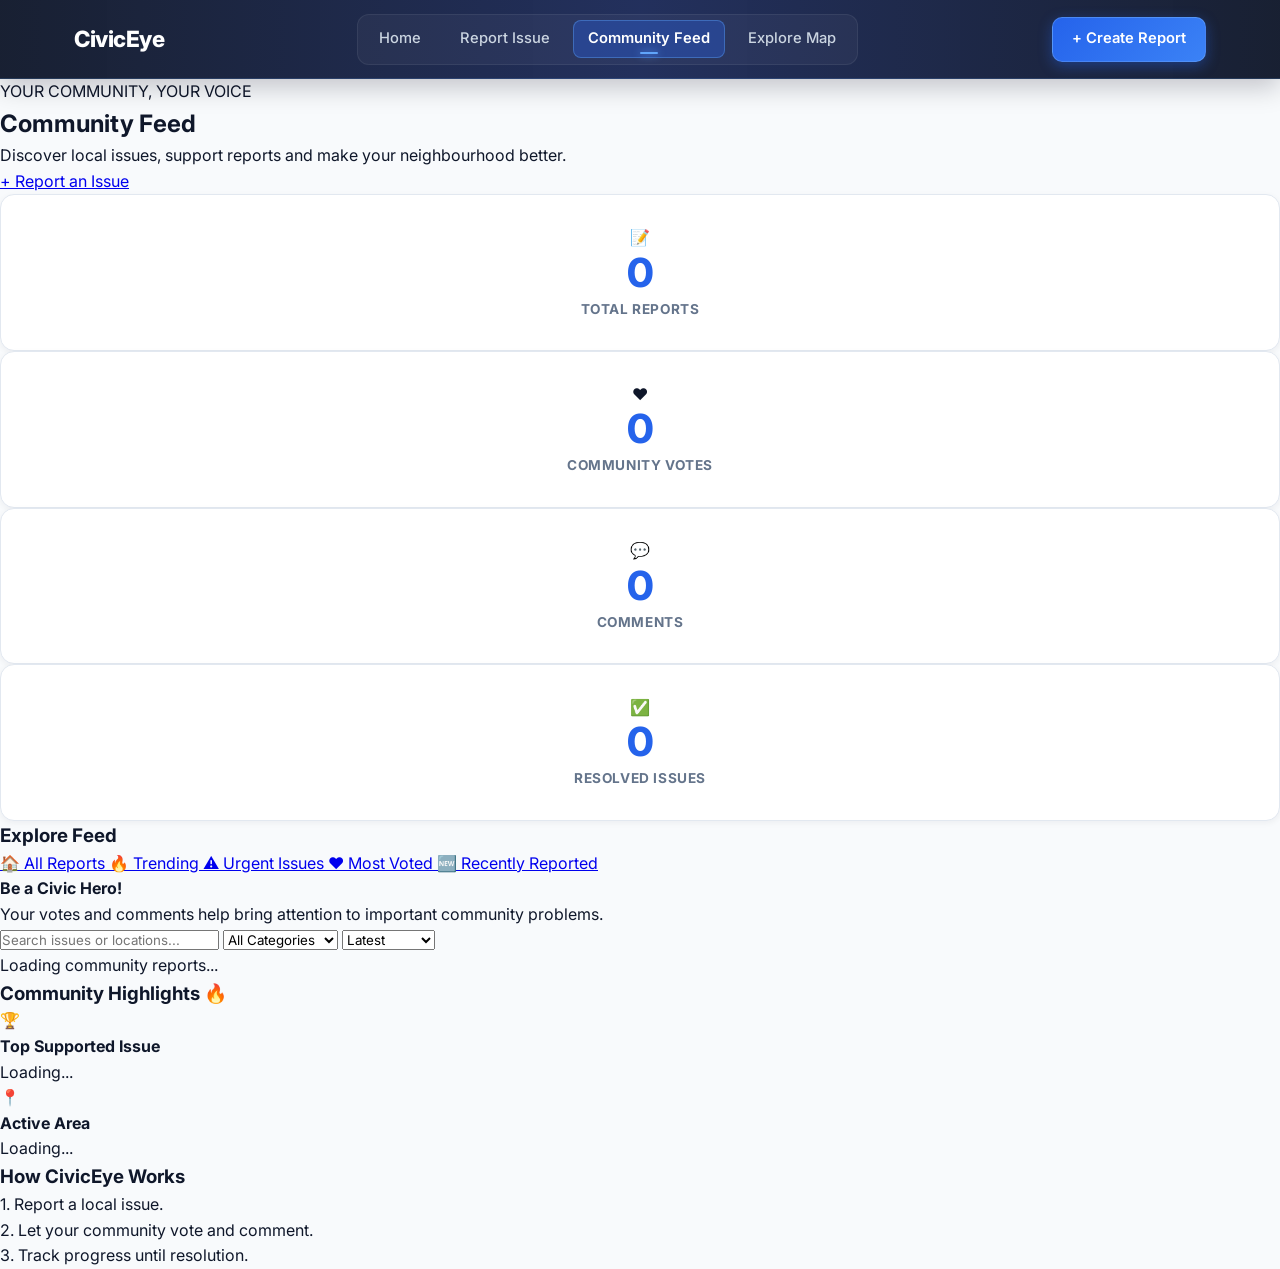
==== dashboard.html @ a0baf561 "dashboard.html done" ====
<!DOCTYPE html>
<html lang="en">
<head>
    <meta charset="UTF-8">
    <meta name="viewport" content="width=device-width, initial-scale=1.0">
    <title>CivicEye - Community Feed</title>

    <link rel="stylesheet" href="css/style.css">
    <link rel="preconnect" href="https://fonts.googleapis.com">
    <link rel="preconnect" href="https://fonts.gstatic.com" crossorigin>
    <link href="https://fonts.googleapis.com/css2?family=Inter:wght@400;500;600;700;800&display=swap" rel="stylesheet">
</head>

<body>

    <!-- NAVBAR -->
    <header class="navbar">
        <div class="nav-inner">
            <a href="index.html" class="logo">CivicEye</a>

            <nav class="nav-menu">
                <a href="index.html">Home</a>
                <a href="report.html">Report Issue</a>
                <a href="dashboard.html" class="active">Community Feed</a>
                <a href="map.html">Explore Map</a>
            </nav>

            <div class="nav-buttons">
                <a href="report.html" class="btn">+ Create Report</a>
            </div>
        </div>
    </header>


    <!-- DASHBOARD MAIN -->
    <main class="community-dashboard">

        <!-- PAGE INTRO -->
        <section class="feed-heading">
            <div>
                <span class="feed-label">YOUR COMMUNITY, YOUR VOICE</span>
                <h1>Community Feed</h1>
                <p>Discover local issues, support reports and make your neighbourhood better.</p>
            </div>

            <a href="report.html" class="create-report-btn">
                + Report an Issue
            </a>
        </section>


        <!-- COMMUNITY STATS -->
        <section class="community-stats">

            <div class="stat-card">
                <span>📝</span>
                <div>
                    <h2 id="totalReports">0</h2>
                    <p>Total Reports</p>
                </div>
            </div>

            <div class="stat-card">
                <span>❤️</span>
                <div>
                    <h2 id="totalVotes">0</h2>
                    <p>Community Votes</p>
                </div>
            </div>

            <div class="stat-card">
                <span>💬</span>
                <div>
                    <h2 id="totalComments">0</h2>
                    <p>Comments</p>
                </div>
            </div>

            <div class="stat-card">
                <span>✅</span>
                <div>
                    <h2 id="resolvedReports">0</h2>
                    <p>Resolved Issues</p>
                </div>
            </div>

        </section>


        <!-- FEED LAYOUT -->
        <section class="feed-layout">

            <!-- LEFT SIDEBAR -->
            <aside class="feed-sidebar">

                <h3>Explore Feed</h3>

                <a href="#reportsContainer" class="sidebar-link active">
                    🏠 All Reports
                </a>

                <a href="#reportsContainer" class="sidebar-link">
                    🔥 Trending
                </a>

                <a href="#reportsContainer" class="sidebar-link">
                    ⚠️ Urgent Issues
                </a>

                <a href="#reportsContainer" class="sidebar-link">
                    ❤️ Most Voted
                </a>

                <a href="#reportsContainer" class="sidebar-link">
                    🆕 Recently Reported
                </a>

                <div class="sidebar-note">
                    <h4>Be a Civic Hero!</h4>
                    <p>Your votes and comments help bring attention to important community problems.</p>
                </div>

            </aside>


            <!-- MAIN REPORT FEED -->
            <div class="report-feed">

                <!-- SEARCH AND FILTERS -->
                <div class="feed-toolbar">

                    <input
                        type="search"
                        id="searchReports"
                        placeholder="Search issues or locations..."
                    >

                    <select id="categoryFilter">
                        <option value="">All Categories</option>
                        <option value="Road Damage">Road Damage</option>
                        <option value="Garbage">Garbage</option>
                        <option value="Water Leakage">Water Leakage</option>
                        <option value="Street Lights">Street Lights</option>
                        <option value="Drainage">Drainage</option>
                        <option value="Public Safety">Public Safety</option>
                        <option value="Other">Other</option>
                    </select>

                    <select id="sortReports">
                        <option value="latest">Latest</option>
                        <option value="votes">Most Voted</option>
                        <option value="oldest">Oldest</option>
                    </select>

                </div>


                <!-- REPORT CARDS WILL BE DISPLAYED HERE -->
                <div id="reportsContainer">

                    <div class="feed-loading" id="feedLoading">
                        Loading community reports...
                    </div>

                </div>


                <!-- EMPTY STATE -->
                <div id="noReports" class="empty-feed" hidden>
                    <span>📭</span>
                    <h3>No reports found</h3>
                    <p>Try another search or be the first to report an issue.</p>
                    <a href="report.html" class="create-report-btn">
                        Create a Report
                    </a>
                </div>

            </div>


            <!-- RIGHT SIDEBAR -->
            <aside class="feed-rightbar">

                <div class="right-card">
                    <h3>Community Highlights 🔥</h3>

                    <div class="highlight-item">
                        <span>🏆</span>
                        <div>
                            <strong>Top Supported Issue</strong>
                            <p id="topIssue">Loading...</p>
                        </div>
                    </div>

                    <div class="highlight-item">
                        <span>📍</span>
                        <div>
                            <strong>Active Area</strong>
                            <p id="activeArea">Loading...</p>
                        </div>
                    </div>
                </div>

                <div class="right-card">
                    <h3>How CivicEye Works</h3>
                    <p>1. Report a local issue.</p>
                    <p>2. Let your community vote and comment.</p>
                    <p>3. Track progress until resolution.</p>
                </div>

            </aside>

        </section>

    </main>


    <!-- REPORT CARD TEMPLATE
         Your friend's JavaScript can clone this template
         and fill its fields with fetched report data. -->

    <template id="reportCardTemplate">

        <article class="social-report-card">

            <div class="report-card-header">

                <div class="report-user">
                    <div class="user-avatar">👤</div>

                    <div>
                        <h3 class="reporter-name">Community Member</h3>
                        <p class="report-time">Reported recently</p>
                    </div>
                </div>

                <span class="report-type">NEW</span>

            </div>


            <div class="report-card-content">

                <div class="report-tags">
                    <span class="report-category">Road Damage</span>
                    <span class="report-urgency">High Priority</span>
                </div>

                <h2 class="report-title">Issue title</h2>

                <p class="report-description">
                    Report description will appear here.
                </p>

                <p class="report-location">
                    📍 <span class="location-text">Issue location</span>
                </p>

                <img
                    class="report-image"
                    src=""
                    alt="Reported civic issue"
                    hidden
                >

            </div>


            <!-- ISSUE STATUS -->
            <div class="report-status-section">

                <span class="status-label">Current Status</span>

                <span class="report-status pending">
                    Pending
                </span>

            </div>


            <!-- TIME ELAPSED -->
            <div class="report-extra-info">

                <span>⏱️</span>
                <span class="time-elapsed">Reported recently</span>

            </div>


            <!-- FUNDING PROGRESS -->
            <div class="funding-section">

                <div class="funding-heading">
                    <strong>Community Funding Progress</strong>
                    <span class="funding-percentage">0%</span>
                </div>

                <div class="funding-progress">
                    <div class="funding-progress-fill"></div>
                </div>

                <p class="funding-details">
                    Funding information unavailable
                </p>

            </div>


            <!-- SOCIAL ACTIONS -->
            <div class="report-social-actions">

                <button type="button" class="vote-btn">
                    ❤️ <span class="vote-count">0</span> Votes
                </button>

                <button type="button" class="comment-toggle-btn">
                    💬 <span class="comment-count">0</span> Comments
                </button>

                <button type="button" class="share-btn">
                    ↗ Share
                </button>

            </div>


            <!-- COMMENTS -->
            <div class="report-comments">

                <div class="comments-list">
                    <!-- Comments will be loaded here -->
                </div>

                <form class="comment-form">

                    <input
                        type="text"
                        class="comment-input"
                        placeholder="Write a comment..."
                        maxlength="500"
                    >

                    <button type="submit">
                        Post
                    </button>

                </form>

            </div>

        </article>

    </template>


    <!-- Friend's JavaScript handles fetching and displaying reports -->
    <script src="js/dashboard.js" defer></script>

</body>
</html>
---- css/style.css ----
/* =========================================
   1. CSS VARIABLES & THEME
   ========================================= */
:root {
  --primary: #2563eb;
  --primary-hover: #1d4ed8;
  --primary-accent: #60a5fa;
  --primary-light: #eff6ff;
  --secondary: #0f172a;
  --secondary-light: #1e293b;

  --bg-main: #f8fafc;
  --bg-card: #ffffff;
  --border-color: #e2e8f0;

  --text-main: #0f172a;
  --text-muted: #64748b;

  --status-pending-bg: #fef2f2;
  --status-pending-text: #dc2626;
  --status-progress-bg: #fffbeb;
  --status-progress-text: #d97706;
  --status-resolved-bg: #f0fdf4;
  --status-resolved-text: #16a34a;

  --radius-sm: 8px;
  --radius: 14px;
  --radius-lg: 22px;
  --shadow-sm: 0 2px 6px rgba(15, 23, 42, 0.05);
  --shadow-md: 0 12px 28px -6px rgba(15, 23, 42, 0.1);
  --shadow-lg: 0 22px 40px -12px rgba(37, 99, 235, 0.18);
  --max-width: 1180px;
}

/* =========================================
   2. RESET & GLOBAL BASE
   ========================================= */
* {
  margin: 0;
  padding: 0;
  box-sizing: border-box;
  font-family: 'Inter', -apple-system, BlinkMacSystemFont, "Segoe UI", Roboto, sans-serif;
}

html {
  scroll-behavior: smooth;
}

body {
  background-color: var(--bg-main);
  color: var(--text-main);
  line-height: 1.6;
  overflow-x: hidden;
  -webkit-font-smoothing: antialiased;
}

.section-wrapper,
.container {
  max-width: var(--max-width);
  margin: 0 auto;
  padding: 0 1.5rem;
}

.container {
  margin-top: 2.25rem;
  margin-bottom: 3.5rem;
}

/* =========================================
   3. UPGRADED CIVICEYE NAVBAR THEME
   ========================================= */
.navbar {
  background: linear-gradient(90deg, rgba(15, 23, 42, 0.96) 0%, rgba(23, 37, 84, 0.95) 50%, rgba(15, 23, 42, 0.96) 100%);
  backdrop-filter: blur(14px);
  -webkit-backdrop-filter: blur(14px);
  color: #ffffff;
  padding: 0.85rem 0;
  position: sticky;
  top: 0;
  z-index: 1000;
  border-bottom: 1px solid rgba(96, 165, 250, 0.18);
  box-shadow: 0 8px 25px rgba(2, 6, 23, 0.22);
}

.nav-inner,
.nav-container {
  max-width: var(--max-width);
  margin: 0 auto;
  padding: 0 1.5rem;
  display: flex;
  justify-content: space-between;
  align-items: center;
  gap: 1.25rem;
}

/* Brand Logo */
.logo,
.nav-logo {
  display: inline-flex;
  align-items: center;
  gap: 0.55rem;
  font-size: 1.4rem;
  font-weight: 800;
  color: #ffffff;
  text-decoration: none;
  letter-spacing: -0.5px;
  transition: transform 0.2s ease;
}

.logo:hover,
.nav-logo:hover {
  transform: translateY(-1px);
}

.logo-icon {
  display: inline-flex;
  align-items: center;
  justify-content: center;
  width: 36px;
  height: 36px;
  background: rgba(37, 99, 235, 0.25);
  border: 1px solid rgba(96, 165, 250, 0.35);
  border-radius: 10px;
  font-size: 1.15rem;
}

.logo .highlight,
.nav-logo span {
  color: var(--primary-accent);
}

/* Navigation Links (Supports both .nav-menu and .nav-links) */
.nav-menu,
.nav-links {
  display: flex;
  align-items: center;
  gap: 0.5rem;
  list-style: none;
  background: rgba(255, 255, 255, 0.04);
  padding: 0.35rem;
  border-radius: 12px;
  border: 1px solid rgba(255, 255, 255, 0.07);
}

.nav-menu a,
.nav-links a {
  position: relative;
  color: #cbd5e1;
  text-decoration: none;
  font-weight: 500;
  font-size: 0.92rem;
  padding: 0.45rem 0.95rem;
  border-radius: 8px;
  transition: all 0.25s ease;
}

.nav-menu a:hover,
.nav-links a:hover {
  color: var(--primary-accent);
  background: rgba(96, 165, 250, 0.1);
}

.nav-menu a.active,
.nav-links a.active {
  color: #ffffff;
  background: rgba(37, 99, 235, 0.35);
  box-shadow: inset 0 0 0 1px rgba(96, 165, 250, 0.4);
  font-weight: 600;
}

/* Glowing Animated Bottom Dot/Bar on Active Link */
.nav-menu a.active::after,
.nav-links a.active::after {
  content: "";
  position: absolute;
  bottom: 4px;
  left: 50%;
  transform: translateX(-50%);
  width: 18px;
  height: 2.5px;
  background-color: var(--primary-accent);
  border-radius: 99px;
  box-shadow: 0 0 8px var(--primary-accent);
}

/* Navbar Action Button */
.nav-buttons .btn {
  background: linear-gradient(135deg, #2563eb 0%, #3b82f6 100%);
  color: #ffffff;
  border-radius: 10px;
  padding: 0.6rem 1.2rem;
  font-weight: 600;
  box-shadow: 0 4px 14px rgba(37, 99, 235, 0.4);
  border: 1px solid rgba(147, 197, 253, 0.3);
}

.nav-buttons .btn:hover {
  background: linear-gradient(135deg, #1d4ed8 0%, #2563eb 100%);
  transform: translateY(-2px);
  box-shadow: 0 6px 20px rgba(37, 99, 235, 0.55);
}

/* =========================================
   4. BUTTONS & TAGLINES
   ========================================= */
.btn {
  display: inline-flex;
  align-items: center;
  justify-content: center;
  gap: 0.45rem;
  background-color: var(--primary);
  color: #ffffff;
  padding: 0.65rem 1.25rem;
  border-radius: var(--radius-sm);
  border: 1px solid transparent;
  font-weight: 600;
  font-size: 0.92rem;
  cursor: pointer;
  text-decoration: none;
  transition: all 0.22s ease;
}

.btn:hover {
  background-color: var(--primary-hover);
  transform: translateY(-2px);
  box-shadow: 0 6px 16px rgba(37, 99, 235, 0.25);
}

.btn:active {
  transform: translateY(0);
}

.btn-lg {
  padding: 0.88rem 1.65rem;
  font-size: 1rem;
  border-radius: 11px;
}

.btn-secondary,
.btn-outline {
  background-color: #ffffff;
  color: var(--text-main);
  border: 1px solid var(--border-color);
  box-shadow: var(--shadow-sm);
}

.btn-secondary:hover,
.btn-outline:hover {
  background-color: #f1f5f9;
  border-color: #cbd5e1;
  box-shadow: var(--shadow-md);
}

.btn-light {
  background-color: #ffffff;
  color: var(--primary);
}

.btn-light:hover {
  background-color: #f8fafc;
}

.btn-outline-light {
  background-color: transparent;
  color: #ffffff;
  border: 1px solid rgba(255, 255, 255, 0.4);
}

.btn-outline-light:hover {
  background-color: rgba(255, 255, 255, 0.12);
}

.tagline {
  display: inline-flex;
  align-items: center;
  gap: 0.35rem;
  background-color: var(--primary-light);
  color: var(--primary);
  border: 1px solid #dbeafe;
  font-weight: 700;
  font-size: 0.78rem;
  text-transform: uppercase;
  letter-spacing: 0.8px;
  padding: 0.38rem 0.9rem;
  border-radius: 999px;
  margin-bottom: 1rem;
}

.section-heading {
  text-align: center;
  max-width: 680px;
  margin: 0 auto 3.25rem;
}

.section-heading h2 {
  font-size: 2.2rem;
  font-weight: 800;
  letter-spacing: -0.6px;
  margin-bottom: 0.75rem;
}

.section-heading p {
  color: var(--text-muted);
  font-size: 1.05rem;
}

/* =========================================
   5. HERO SECTION & ANIMATIONS (index.html)
   ========================================= */
.hero {
  padding: 4.75rem 0 4rem;
  background:
    radial-gradient(circle at 85% 15%, rgba(59, 130, 246, 0.12) 0%, transparent 45%),
    radial-gradient(circle at 10% 80%, rgba(14, 165, 233, 0.08) 0%, transparent 40%),
    var(--bg-main);
}

.hero-grid {
  display: grid;
  grid-template-columns: 1.1fr 0.9fr;
  align-items: center;
  gap: 3.5rem;
}

.hero-content h1 {
  font-size: 3.25rem;
  font-weight: 800;
  line-height: 1.12;
  letter-spacing: -1.2px;
  margin-bottom: 1.25rem;
}

.highlight-gradient {
  background: linear-gradient(90deg, #2563eb 0%, #0ea5e9 100%);
  -webkit-background-clip: text;
  -webkit-text-fill-color: transparent;
}

.hero-content p {
  font-size: 1.12rem;
  color: var(--text-muted);
  margin-bottom: 2rem;
  max-width: 540px;
}

.hero-buttons {
  display: flex;
  flex-wrap: wrap;
  gap: 1rem;
  margin-bottom: 1.75rem;
}

.hero-note {
  font-size: 0.92rem;
  font-weight: 600;
  color: var(--text-muted);
}

.hero-image-frame {
  position: relative;
}

.hero-image-frame img {
  width: 100%;
  height: 420px;
  object-fit: cover;
  border-radius: var(--radius-lg);
  box-shadow: var(--shadow-lg);
  border: 5px solid #ffffff;
}

/* Floating Live Cards on Hero Image */
@keyframes floatCard {
  0%, 100% { transform: translateY(0px); }
  50% { transform: translateY(-7px); }
}

@keyframes pulseDot {
  0% { box-shadow: 0 0 0 0 rgba(220, 38, 38, 0.5); }
  70% { box-shadow: 0 0 0 8px rgba(220, 38, 38, 0); }
  100% { box-shadow: 0 0 0 0 rgba(220, 38, 38, 0); }
}

.floating-card {
  position: absolute;
  background: rgba(255, 255, 255, 0.96);
  backdrop-filter: blur(8px);
  padding: 0.8rem 1.15rem;
  border-radius: 14px;
  box-shadow: var(--shadow-md);
  display: flex;
  align-items: center;
  gap: 0.8rem;
  border: 1px solid var(--border-color);
  animation: floatCard 4s ease-in-out infinite;
}

.floating-card strong {
  display: block;
  font-size: 0.86rem;
  color: var(--text-main);
}

.floating-card small {
  font-size: 0.76rem;
  color: var(--text-muted);
}

.floating-top {
  top: 22px;
  left: -22px;
}

.floating-bottom {
  bottom: 26px;
  right: -18px;
  animation-delay: 2s;
}

.floating-dot {
  width: 12px;
  height: 12px;
  border-radius: 50%;
  flex-shrink: 0;
}

.pending-dot {
  background-color: #dc2626;
  animation: pulseDot 2s infinite;
}

.resolved-dot {
  background-color: #16a34a;
  box-shadow: 0 0 0 4px #dcfce7;
}

/* =========================================
   6. STATS BAR (index.html)
   ========================================= */
.stats-section {
  margin-top: -1.25rem;
  margin-bottom: 4.5rem;
  position: relative;
  z-index: 10;
}

.stats {
  display: grid;
  grid-template-columns: repeat(4, 1fr);
  gap: 1.5rem;
}

.stat-card {
  background: var(--bg-card);
  padding: 1.85rem 1.25rem;
  border-radius: var(--radius);
  text-align: center;
  border: 1px solid var(--border-color);
  box-shadow: var(--shadow-sm);
  transition: transform 0.25s ease, box-shadow 0.25s ease;
}

.stat-card:hover {
  transform: translateY(-4px);
  box-shadow: var(--shadow-md);
}

.stat-card h2 {
  font-size: 2.5rem;
  font-weight: 800;
  color: var(--primary);
  margin-bottom: 0.25rem;
  line-height: 1.1;
}

.stat-card h2.text-success { color: var(--status-resolved-text); }
.stat-card h2.text-warning { color: var(--status-progress-text); }

.stat-card p {
  font-size: 0.85rem;
  font-weight: 700;
  color: var(--text-muted);
  text-transform: uppercase;
  letter-spacing: 0.6px;
}

/* =========================================
   7. CATEGORIES, FEATURES & STEPS (index.html)
   ========================================= */
.issue-categories,
.features,
.how-it-works {
  padding: 4.75rem 0;
}

.features {
  background-color: #ffffff;
  border-top: 1px solid var(--border-color);
  border-bottom: 1px solid var(--border-color);
}

.categories-container {
  display: grid;
  grid-template-columns: repeat(auto-fit, minmax(310px, 1fr));
  gap: 1.5rem;
}

.category-card {
  background: var(--bg-card);
  padding: 1.9rem;
  border-radius: var(--radius);
  border: 1px solid var(--border-color);
  box-shadow: var(--shadow-sm);
  text-decoration: none;
  color: inherit;
  display: flex;
  flex-direction: column;
  transition: all 0.25s ease;
}

.category-card:hover {
  transform: translateY(-5px);
  box-shadow: var(--shadow-md);
  border-color: var(--primary-accent);
}

.category-icon,
.feature-icon {
  width: 54px;
  height: 54px;
  border-radius: 14px;
  background: linear-gradient(135deg, #eff6ff 0%, #dbeafe 100%);
  display: flex;
  align-items: center;
  justify-content: center;
  font-size: 1.6rem;
  margin-bottom: 1.2rem;
}

.category-card h3,
.feature-card h3,
.step h3 {
  font-size: 1.2rem;
  font-weight: 700;
  margin-bottom: 0.5rem;
}

.category-card p,
.feature-card p,
.step p {
  color: var(--text-muted);
  font-size: 0.95rem;
  margin-bottom: 1rem;
  flex: 1;
}

.card-link {
  font-size: 0.88rem;
  font-weight: 700;
  color: var(--primary);
  display: inline-flex;
  align-items: center;
  gap: 0.25rem;
  transition: gap 0.2s ease;
}

.category-card:hover .card-link {
  gap: 0.5rem;
}

.feature-container,
.steps {
  display: grid;
  grid-template-columns: repeat(auto-fit, minmax(240px, 1fr));
  gap: 1.5rem;
}

.feature-card,
.step {
  background: var(--bg-main);
  padding: 1.9rem;
  border-radius: var(--radius);
  border: 1px solid var(--border-color);
  transition: transform 0.25s ease, box-shadow 0.25s ease;
}

.feature-card:hover,
.step:hover {
  transform: translateY(-4px);
  box-shadow: var(--shadow-md);
}

.step {
  background: var(--bg-card);
  position: relative;
}

.step-number {
  font-size: 2.2rem;
  font-weight: 800;
  color: #bfdbfe;
  line-height: 1;
  margin-bottom: 0.8rem;
}

/* =========================================
   8. CALL TO ACTION & FOOTER (index.html)
   ========================================= */
.cta {
  background: linear-gradient(135deg, #0f172a 0%, #1e3a8a 50%, #2563eb 100%);
  color: #ffffff;
  text-align: center;
  padding: 4.25rem 2rem;
  border-radius: var(--radius-lg);
  margin: 2rem 0 4.75rem;
  box-shadow: var(--shadow-lg);
}

.cta h2 {
  font-size: 2.3rem;
  font-weight: 800;
  margin-bottom: 0.75rem;
}

.cta p {
  font-size: 1.1rem;
  color: #dbeafe;
  margin-bottom: 2rem;
}

.cta-buttons {
  display: flex;
  justify-content: center;
  gap: 1rem;
  flex-wrap: wrap;
}

.footer {
  background-color: var(--secondary);
  color: #cbd5e1;
  padding: 4.25rem 0 2rem;
  border-top: 1px solid rgba(255, 255, 255, 0.08);
}

.footer-content {
  display: grid;
  grid-template-columns: 1.5fr 1fr 1fr 1.2fr;
  gap: 2.5rem;
  padding-bottom: 3rem;
  border-bottom: 1px solid rgba(255, 255, 255, 0.1);
}

.footer-brand p,
.footer-contact p {
  margin-top: 0.85rem;
  font-size: 0.92rem;
  color: #94a3b8;
}

.footer-links h3,
.footer-contact h3 {
  color: #ffffff;
  font-size: 1rem;
  margin-bottom: 1rem;
}

.footer-links a {
  display: block;
  color: #94a3b8;
  text-decoration: none;
  font-size: 0.92rem;
  margin-bottom: 0.55rem;
  transition: color 0.2s, transform 0.2s;
}

.footer-links a:hover {
  color: var(--primary-accent);
  transform: translateX(3px);
}

.footer-bottom {
  text-align: center;
  padding-top: 1.75rem;
  font-size: 0.85rem;
  color: #64748b;
}

/* =========================================
   9. DASHBOARD, FORMS & MAP (SHARED PAGES)
   ========================================= */
.badge {
  display: inline-block;
  padding: 0.28rem 0.78rem;
  border-radius: 999px;
  font-size: 0.74rem;
  font-weight: 700;
  text-transform: uppercase;
  letter-spacing: 0.4px;
}

.badge-pending { background-color: var(--status-pending-bg); color: var(--status-pending-text); }
.badge-progress { background-color: var(--status-progress-bg); color: var(--status-progress-text); }
.badge-resolved { background-color: var(--status-resolved-bg); color: var(--status-resolved-text); }

.form-card {
  background: var(--bg-card);
  max-width: 620px;
  margin: 0 auto;
  padding: 2rem;
  border-radius: var(--radius);
  box-shadow: var(--shadow-sm);
  border: 1px solid var(--border-color);
}

.form-group { margin-bottom: 1.25rem; }
.form-group label { display: block; font-weight: 600; margin-bottom: 0.4rem; font-size: 0.9rem; }

input,
select,
textarea {
  font-family: inherit;
  transition: border-color 0.2s ease, box-shadow 0.2s ease;
}

.form-group input,
.form-group select,
.form-group textarea {
  width: 100%;
  padding: 0.75rem 0.9rem;
  border: 1px solid var(--border-color);
  border-radius: var(--radius-sm);
  font-size: 0.95rem;
  background-color: #ffffff;
}

input:focus,
select:focus,
textarea:focus {
  outline: none;
  border-color: var(--primary);
  box-shadow: 0 0 0 3px rgba(37, 99, 235, 0.15);
}

.reports-grid {
  display: grid;
  grid-template-columns: repeat(auto-fill, minmax(320px, 1fr));
  gap: 1.5rem;
  margin-top: 1.5rem;
}

.report-card {
  background: var(--bg-card);
  border-radius: var(--radius);
  border: 1px solid var(--border-color);
  box-shadow: var(--shadow-sm);
  overflow: hidden;
  display: flex;
  flex-direction: column;
  transition: transform 0.25s ease, box-shadow 0.25s ease;
}

.report-card:hover {
  transform: translateY(-5px);
  box-shadow: var(--shadow-md);
}

.report-card img { width: 100%; height: 195px; object-fit: cover; }
.report-card-body { padding: 1.35rem; flex: 1; display: flex; flex-direction: column; justify-content: space-between; }
.report-meta { display: flex; justify-content: space-between; align-items: center; margin-bottom: 0.6rem; }
.report-footer { display: flex; justify-content: space-between; align-items: center; margin-top: 1rem; padding-top: 0.85rem; border-top: 1px solid var(--border-color); }

#map {
  width: 100%;
  height: 75vh;
  border-radius: var(--radius);
  border: 1px solid var(--border-color);
  box-shadow: var(--shadow-md);
}

/* =========================================
   10. MOBILE RESPONSIVENESS
   ========================================= */
@media (max-width: 900px) {
  .hero-grid { grid-template-columns: 1fr; text-align: center; }
  .hero-content p { margin: 0 auto 2rem; }
  .hero-buttons { justify-content: center; }
  .stats { grid-template-columns: repeat(2, 1fr); }
  .footer-content { grid-template-columns: 1fr 1fr; }
  .floating-top, .floating-bottom { display: none; }
}

@media (max-width: 680px) {
  .nav-inner,
  .nav-container {
    flex-wrap: wrap;
    justify-content: space-between;
  }

  /* Keeps navigation accessible on mobile in a sleek 2nd row */
  .nav-menu,
  .nav-links {
    order: 3;
    width: 100%;
    justify-content: center;
    margin-top: 0.4rem;
    overflow-x: auto;
  }

  .nav-menu a,
  .nav-links a {
    font-size: 0.84rem;
    padding: 0.4rem 0.7rem;
    white-space: nowrap;
  }

  .hero-content h1 { font-size: 2.3rem; }
  .stats { grid-template-columns: 1fr; }
  .footer-content { grid-template-columns: 1fr; }
}
/* =========================================
   11. REPORT ISSUE PAGE (report.html)
   ========================================= */
@keyframes pageFadeIn {
  from { opacity: 0; transform: translateY(10px); }
  to { opacity: 1; transform: translateY(0); }
}

.page-fade-in {
  animation: pageFadeIn 0.35s ease-out;
}

.report-section {
  padding: 2.5rem 0 4.5rem;
}

.report-breadcrumb {
  display: flex;
  justify-content: space-between;
  align-items: center;
  flex-wrap: wrap;
  gap: 1rem;
  max-width: 820px;
  margin: 0 auto 1.5rem;
}

.back-link {
  display: inline-flex;
  align-items: center;
  gap: 0.4rem;
  color: var(--text-muted);
  text-decoration: none;
  font-weight: 600;
  font-size: 0.92rem;
  padding: 0.45rem 0.9rem;
  border-radius: 8px;
  background: #ffffff;
  border: 1px solid var(--border-color);
  transition: all 0.2s ease;
}

.back-link:hover {
  color: var(--primary);
  border-color: var(--primary-accent);
  transform: translateX(-3px);
}

.prefill-pill {
  background: #eff6ff;
  color: var(--primary);
  border: 1px solid #bfdbfe;
  padding: 0.4rem 0.9rem;
  border-radius: 999px;
  font-size: 0.82rem;
  font-weight: 700;
}

.report-header {
  text-align: center;
  max-width: 680px;
  margin: 0 auto 2.25rem;
}

.report-header h1 {
  font-size: 2.35rem;
  font-weight: 800;
  letter-spacing: -0.6px;
  margin-bottom: 0.5rem;
}

.report-header p {
  color: var(--text-muted);
  font-size: 1.05rem;
}

.report-container {
  max-width: 820px;
  margin: 0 auto;
}

.report-id-banner {
  background: linear-gradient(135deg, #0f172a 0%, #1e3a8a 100%);
  color: #ffffff;
  padding: 1.25rem 1.75rem;
  border-radius: var(--radius);
  display: flex;
  justify-content: space-between;
  align-items: center;
  flex-wrap: wrap;
  gap: 1rem;
  margin-bottom: 1.5rem;
  box-shadow: var(--shadow-md);
}

.report-id-banner label {
  display: block;
  font-weight: 700;
  font-size: 0.95rem;
}

.report-id-banner small {
  color: #93c5fd;
  font-size: 0.82rem;
}

.report-id-banner input {
  background: rgba(255, 255, 255, 0.12);
  border: 1px solid rgba(147, 197, 253, 0.4);
  color: #ffffff;
  font-weight: 800;
  font-size: 1rem;
  letter-spacing: 1px;
  padding: 0.55rem 1rem;
  border-radius: 8px;
  width: 190px;
  text-align: center;
}

.form-section-block {
  background: var(--bg-card);
  padding: 2rem;
  border-radius: var(--radius);
  border: 1px solid var(--border-color);
  box-shadow: var(--shadow-sm);
  margin-bottom: 1.5rem;
}

.form-section-title {
  display: flex;
  align-items: center;
  gap: 0.9rem;
  padding-bottom: 1.25rem;
  margin-bottom: 1.5rem;
  border-bottom: 1px solid var(--border-color);
}

.step-badge {
  width: 38px;
  height: 38px;
  border-radius: 10px;
  background: var(--primary-light);
  color: var(--primary);
  font-weight: 800;
  font-size: 0.95rem;
  display: inline-flex;
  align-items: center;
  justify-content: center;
  flex-shrink: 0;
}

.form-section-title h3 {
  font-size: 1.15rem;
  font-weight: 700;
}

.form-section-title p {
  font-size: 0.86rem;
  color: var(--text-muted);
}

.form-row-2 {
  display: grid;
  grid-template-columns: 1fr 1fr;
  gap: 1.25rem;
}

.form-row-3 {
  display: grid;
  grid-template-columns: repeat(3, 1fr);
  gap: 1rem;
  transition: opacity 0.2s ease;
}

.label-row {
  display: flex;
  justify-content: space-between;
  align-items: center;
}

.label-row small {
  color: var(--text-muted);
  font-size: 0.8rem;
}

.req {
  color: #dc2626;
}

.location-actions {
  display: flex;
  gap: 0.75rem;
  flex-wrap: wrap;
  margin-top: 0.75rem;
}

.map-picker-wrapper {
  margin-top: 1rem;
  border: 1px solid var(--border-color);
  border-radius: 12px;
  overflow: hidden;
}

.map-picker-hint {
  background: #eff6ff;
  color: var(--primary);
  font-size: 0.85rem;
  font-weight: 600;
  padding: 0.6rem 1rem;
}

#pickerMap {
  width: 100%;
  height: 290px;
}

.location-status-pill {
  margin-top: 0.85rem;
  padding: 0.65rem 1rem;
  background: #f8fafc;
  border: 1px solid var(--border-color);
  border-radius: 8px;
  font-size: 0.86rem;
  color: var(--text-muted);
}

.location-status-pill.location-confirmed {
  background: #f0fdf4;
  border-color: #bbf7d0;
  color: #15803d;
}

/* Drag and Drop Photo Uploader */
.upload-dropzone {
  display: flex;
  flex-direction: column;
  align-items: center;
  justify-content: center;
  padding: 2rem 1.5rem;
  border: 2px dashed #93c5fd;
  border-radius: 12px;
  background: #f8fafc;
  cursor: pointer;
  text-align: center;
  transition: all 0.2s ease;
}

.upload-dropzone:hover {
  background: #eff6ff;
  border-color: var(--primary);
}

.upload-dropzone input[type="file"] {
  display: none;
}

.upload-icon {
  font-size: 2rem;
  margin-bottom: 0.4rem;
}

.upload-dropzone strong {
  color: var(--text-main);
  font-size: 0.95rem;
}

.upload-dropzone small {
  color: var(--text-muted);
  font-size: 0.82rem;
  margin-top: 0.2rem;
}

.photo-preview-container {
  display: grid;
  grid-template-columns: repeat(auto-fill, minmax(130px, 1fr));
  gap: 0.85rem;
  margin-top: 1rem;
}

.preview-thumb {
  border: 1px solid var(--border-color);
  border-radius: 10px;
  overflow: hidden;
  background: #ffffff;
  font-size: 0.75rem;
  text-align: center;
}

.preview-thumb img {
  width: 100%;
  height: 95px;
  object-fit: cover;
}

.preview-thumb span {
  display: block;
  padding: 0.35rem;
  white-space: nowrap;
  overflow: hidden;
  text-overflow: ellipsis;
  color: var(--text-muted);
}

.checkbox-pill {
  display: inline-flex;
  align-items: center;
  gap: 0.5rem;
  background: #f1f5f9;
  padding: 0.45rem 0.9rem;
  border-radius: 999px;
  font-size: 0.85rem;
  font-weight: 600;
  cursor: pointer;
}

.confirmation-box {
  background: #ffffff;
  border: 1px solid var(--border-color);
  padding: 1.25rem 1.5rem;
  border-radius: var(--radius);
  margin-bottom: 1.5rem;
}

.confirmation-label {
  display: flex;
  align-items: flex-start;
  gap: 0.75rem;
  font-size: 0.92rem;
  cursor: pointer;
}

.confirmation-label input {
  margin-top: 0.25rem;
  transform: scale(1.15);
}

.form-buttons {
  display: flex;
  justify-content: flex-end;
  gap: 1rem;
  flex-wrap: wrap;
}

@media (max-width: 700px) {
  .form-row-2,
  .form-row-3 {
    grid-template-columns: 1fr;
  }
  .form-buttons .btn {
    width: 100%;
  }
}
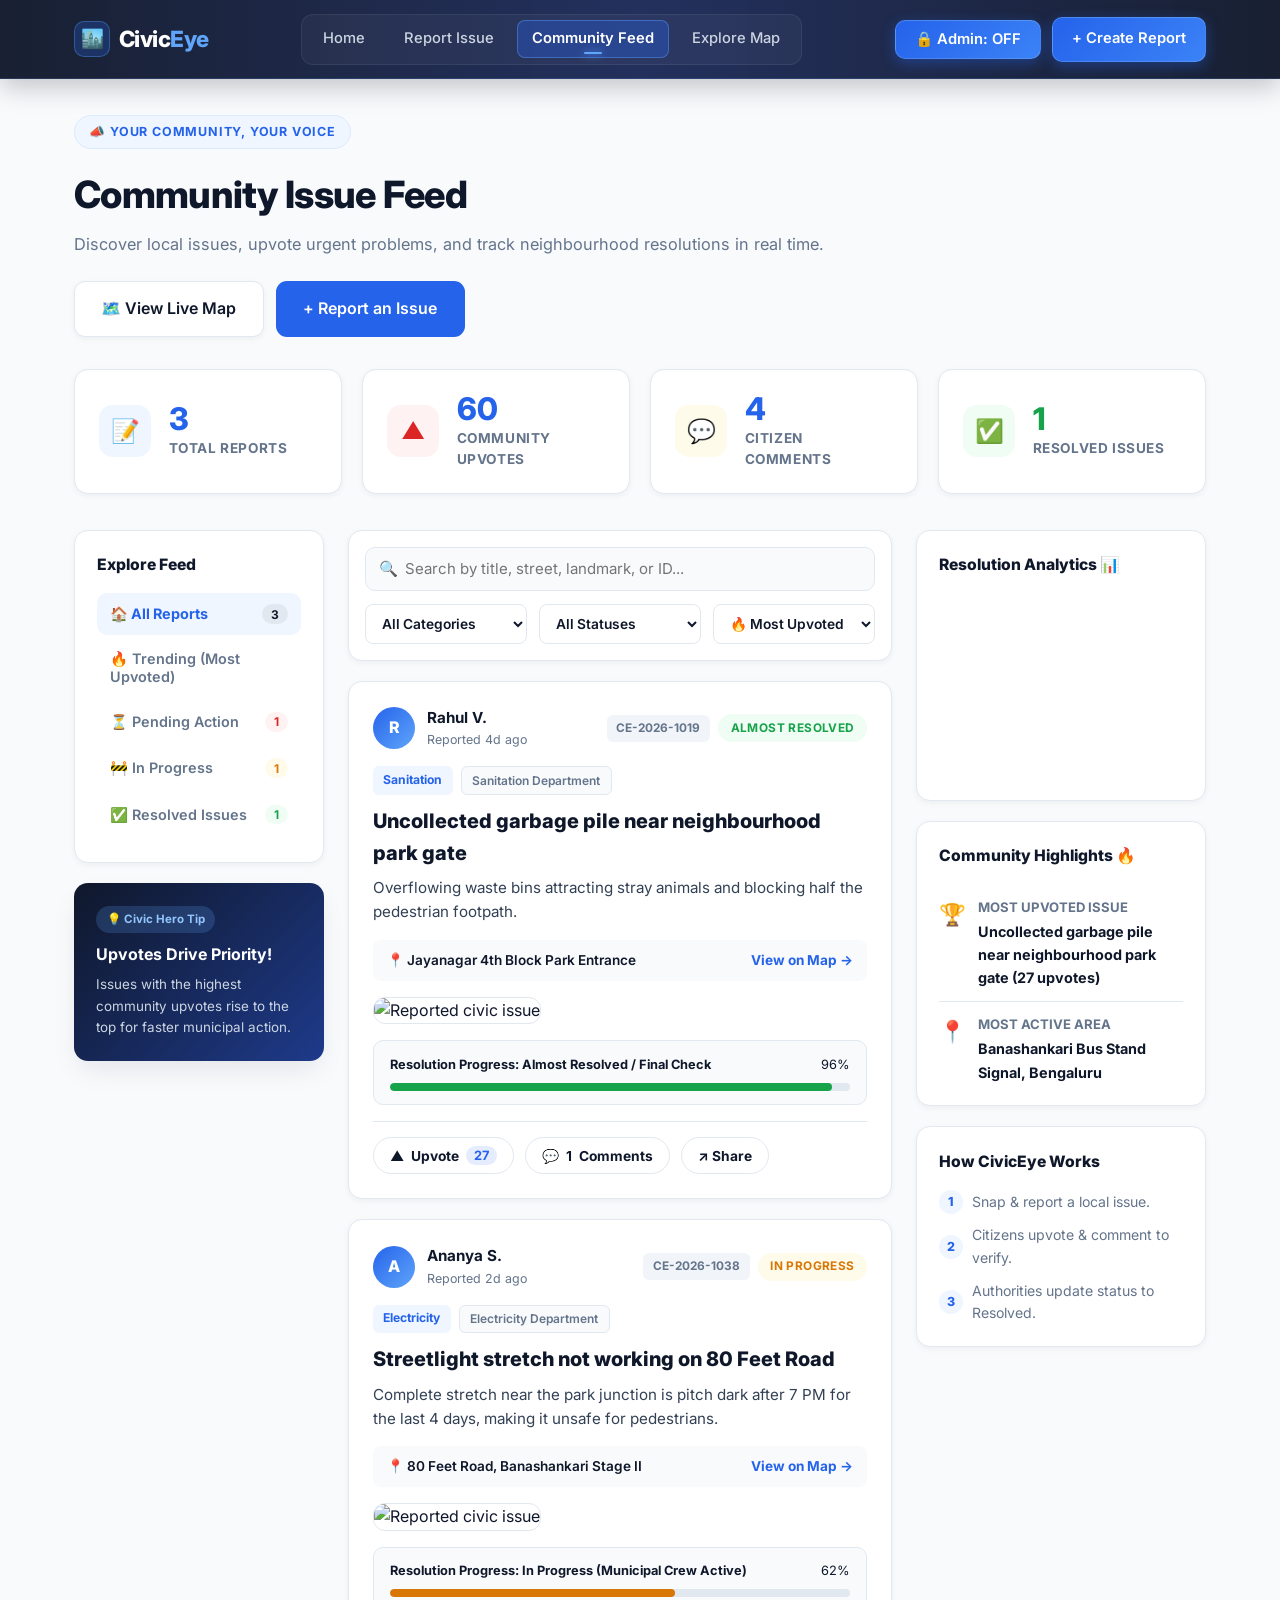
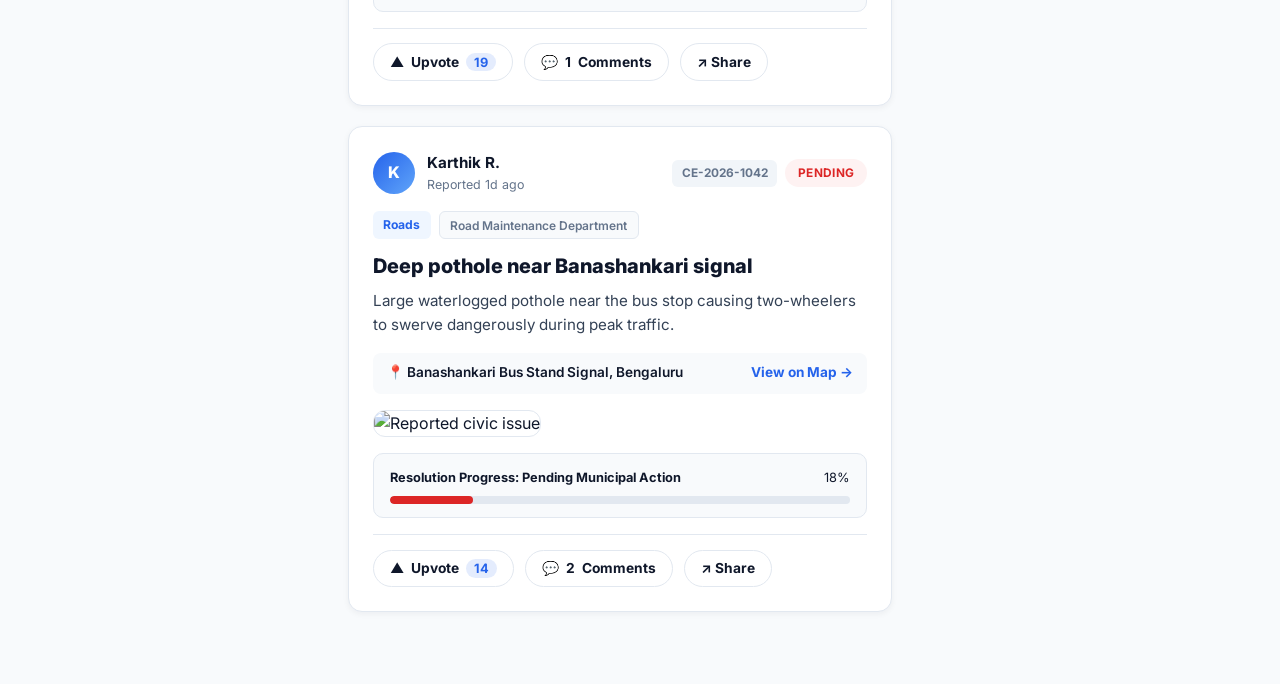
==== commit 61dbcd2d: "Added a lot?" ====
--- a/dashboard.html
+++ b/dashboard.html
@@ -1,361 +1,416 @@
-
 <!DOCTYPE html>
 <html lang="en">
+
 <head>
-    <meta charset="UTF-8">
-    <meta name="viewport" content="width=device-width, initial-scale=1.0">
-    <title>CivicEye - Community Feed</title>
-
-    <link rel="stylesheet" href="css/style.css">
-    <link rel="preconnect" href="https://fonts.googleapis.com">
-    <link rel="preconnect" href="https://fonts.gstatic.com" crossorigin>
-    <link href="https://fonts.googleapis.com/css2?family=Inter:wght@400;500;600;700;800&display=swap" rel="stylesheet">
+  <meta charset="UTF-8">
+  <meta name="viewport" content="width=device-width, initial-scale=1.0">
+  <title>CivicEye | Community Feed & Dashboard</title>
+
+  <link rel="preconnect" href="https://fonts.googleapis.com">
+  <link rel="preconnect" href="https://fonts.gstatic.com" crossorigin>
+  <link href="https://fonts.googleapis.com/css2?family=Inter:wght@400;500;600;700;800&display=swap" rel="stylesheet">
+
+  <!-- Chart.js for Right Sidebar Analytics -->
+  <script src="https://cdn.jsdelivr.net/npm/chart.js"></script>
+  <link rel="stylesheet" href="css/style.css">
 </head>
 
-<body>
-
-    <!-- NAVBAR -->
-    <header class="navbar">
-        <div class="nav-inner">
-            <a href="index.html" class="logo">CivicEye</a>
-
-            <nav class="nav-menu">
-                <a href="index.html">Home</a>
-                <a href="report.html">Report Issue</a>
-                <a href="dashboard.html" class="active">Community Feed</a>
-                <a href="map.html">Explore Map</a>
-            </nav>
-
-            <div class="nav-buttons">
-                <a href="report.html" class="btn">+ Create Report</a>
+<body class="page-fade-in">
+
+  <!-- UNIFIED NAVBAR -->
+  <header class="navbar">
+    <div class="nav-inner">
+      <a href="index.html" class="logo">
+        <span class="logo-icon">🏙️</span>
+        <span>Civic<span class="highlight">Eye</span></span>
+      </a>
+
+      <nav class="nav-menu">
+        <a href="index.html">Home</a>
+        <a href="report.html">Report Issue</a>
+        <a href="dashboard.html" class="active">Community Feed</a>
+        <a href="map.html">Explore Map</a>
+      </nav>
+
+      <div class="nav-buttons" style="display: flex; gap: 0.65rem; align-items: center;">
+        <button id="adminToggleBtn" class="btn btn-outline-light" type="button" title="Toggle Municipal Admin Mode">
+          🔒 Admin: OFF
+        </button>
+        <a href="report.html" class="btn btn-primary">+ Create Report</a>
+      </div>
+    </div>
+  </header>
+
+  <!-- DASHBOARD MAIN -->
+  <main class="community-dashboard section-wrapper">
+
+    <!-- PAGE INTRO -->
+    <section class="feed-heading">
+      <div>
+        <span class="tagline">📣 YOUR COMMUNITY, YOUR VOICE</span>
+        <h1>Community Issue Feed</h1>
+        <p>Discover local issues, upvote urgent problems, and track neighbourhood resolutions in real time.</p>
+      </div>
+
+      <div class="feed-heading-actions">
+        <a href="map.html" class="btn btn-secondary btn-lg">🗺️ View Live Map</a>
+        <a href="report.html" class="btn btn-primary btn-lg">+ Report an Issue</a>
+      </div>
+    </section>
+
+    <!-- MUNICIPAL ADMIN ACCOUNT MODERATION PANEL (Visible only when Admin Mode is ON) -->
+    <section
+      id="adminAccountModPanel"
+      hidden
+      style="background: #0f172a; color: #f8fafc; border: 1px solid #334155; border-radius: 14px; padding: 1.1rem 1.35rem; margin-bottom: 1.5rem; box-shadow: 0 10px 25px rgba(15, 23, 42, 0.18);"
+    >
+      <div style="display: flex; justify-content: space-between; align-items: center; flex-wrap: wrap; gap: 1rem;">
+        <div>
+          <span style="font-size: 0.75rem; font-weight: 700; text-transform: uppercase; letter-spacing: 0.06em; color: #38bdf8;">
+            🛡️ Municipal Authority Controls
+          </span>
+          <h3 style="margin: 0.2rem 0 0; font-size: 1.05rem; color: #ffffff;">
+            User Account Ban &amp; Unban Management (By Account ID)
+          </h3>
+        </div>
+
+        <div style="display: flex; gap: 0.55rem; flex-wrap: wrap; align-items: center;">
+          <input
+            type="text"
+            id="adminAccountIdInput"
+            placeholder="Enter Account ID (e.g. USR-104)"
+            style="padding: 0.55rem 0.85rem; border-radius: 8px; border: 1px solid #475569; background: #1e293b; color: #ffffff; font-size: 0.88rem; min-width: 220px;"
+          >
+          <button
+            type="button"
+            id="unbanAccountByIdBtn"
+            style="padding: 0.55rem 0.95rem; border-radius: 8px; border: none; background: #16a34a; color: #ffffff; font-weight: 600; font-size: 0.85rem; cursor: pointer;"
+          >
+            ✅ Unban Account ID
+          </button>
+          <button
+            type="button"
+            id="banAccountByIdBtn"
+            style="padding: 0.55rem 0.95rem; border-radius: 8px; border: none; background: #dc2626; color: #ffffff; font-weight: 600; font-size: 0.85rem; cursor: pointer;"
+          >
+            🚫 Ban Account ID
+          </button>
+        </div>
+      </div>
+
+      <div
+        id="bannedAccountsList"
+        style="margin-top: 0.85rem; padding-top: 0.75rem; border-top: 1px solid #1e293b; font-size: 0.84rem; color: #cbd5e1; display: flex; flex-wrap: wrap; gap: 0.5rem; align-items: center;"
+      >
+        <span>No user accounts are currently banned.</span>
+      </div>
+    </section>
+
+    <!-- COMMUNITY STATS -->
+    <section class="community-stats">
+      <div class="stat-card feed-stat-card">
+        <div class="stat-icon-box blue-box">📝</div>
+        <div>
+          <h2 id="totalReports">0</h2>
+          <p>Total Reports</p>
+        </div>
+      </div>
+
+      <div class="stat-card feed-stat-card">
+        <div class="stat-icon-box red-box">▲</div>
+        <div>
+          <h2 id="totalVotes">0</h2>
+          <p>Community Upvotes</p>
+        </div>
+      </div>
+
+      <div class="stat-card feed-stat-card">
+        <div class="stat-icon-box amber-box">💬</div>
+        <div>
+          <h2 id="totalComments">0</h2>
+          <p>Citizen Comments</p>
+        </div>
+      </div>
+
+      <div class="stat-card feed-stat-card">
+        <div class="stat-icon-box green-box">✅</div>
+        <div>
+          <h2 id="resolvedReports" class="text-success">0</h2>
+          <p>Resolved Issues</p>
+        </div>
+      </div>
+    </section>
+
+    <!-- 3-COLUMN FEED LAYOUT -->
+    <section class="feed-layout">
+
+      <!-- LEFT SIDEBAR: QUICK VIEWS -->
+      <aside class="feed-sidebar">
+        <div class="sidebar-card">
+          <h3>Explore Feed</h3>
+
+          <button type="button" class="sidebar-link active" data-view="all">
+            <span>🏠 All Reports</span>
+            <span class="sidebar-count" id="countAll">0</span>
+          </button>
+
+          <button type="button" class="sidebar-link" data-view="trending">
+            <span>🔥 Trending (Most Upvoted)</span>
+          </button>
+
+          <button type="button" class="sidebar-link" data-view="pending">
+            <span>⏳ Pending Action</span>
+            <span class="sidebar-count pending-pill" id="countPending">0</span>
+          </button>
+
+          <button type="button" class="sidebar-link" data-view="progress">
+            <span>🚧 In Progress</span>
+            <span class="sidebar-count progress-pill" id="countProgress">0</span>
+          </button>
+
+          <button type="button" class="sidebar-link" data-view="resolved">
+            <span>✅ Resolved Issues</span>
+            <span class="sidebar-count resolved-pill" id="countResolved">0</span>
+          </button>
+        </div>
+
+        <div class="sidebar-note">
+          <div class="note-badge">💡 Civic Hero Tip</div>
+          <h4>Upvotes Drive Priority!</h4>
+          <p>Issues with the highest community upvotes rise to the top for faster municipal action.</p>
+        </div>
+      </aside>
+
+      <!-- CENTER COLUMN: TOOLBAR & SOCIAL REPORT CARDS -->
+      <div class="report-feed">
+
+        <!-- SEARCH, CATEGORY, STATUS & SORT TOOLBAR -->
+        <div class="feed-toolbar">
+          <div class="toolbar-search">
+            <span class="search-icon">🔍</span>
+            <input
+              type="search"
+              id="searchReports"
+              placeholder="Search by title, street, landmark, or ID..."
+            >
+          </div>
+
+          <div class="toolbar-filters">
+            <!-- Category Filter Dropdown -->
+            <select id="categoryFilter" aria-label="Filter by Category">
+              <option value="All">All Categories</option>
+              <option value="Roads">🛣️ Roads & Potholes</option>
+              <option value="Sanitation">🗑️ Garbage & Sanitation</option>
+              <option value="Water Supply">💧 Water & Drainage</option>
+              <option value="Electricity">💡 Streetlights & Power</option>
+              <option value="Public Safety">🚧 Public Safety</option>
+              <option value="Other">🌳 Public Spaces / Other</option>
+            </select>
+
+            <!-- Status Filter Dropdown -->
+            <select id="statusFilter" aria-label="Filter by Status">
+              <option value="All">All Statuses</option>
+              <option value="Pending">🔴 Pending</option>
+              <option value="In Progress">🟠 In Progress</option>
+              <option value="Resolved">🟢 Resolved</option>
+            </select>
+
+            <!-- Sort Order Dropdown -->
+            <select id="sortReports" aria-label="Sort Reports">
+              <option value="votes">🔥 Most Upvoted</option>
+              <option value="latest">🆕 Latest First</option>
+              <option value="oldest">📅 Oldest First</option>
+            </select>
+          </div>
+        </div>
+
+        <!-- REPORT CARDS CONTAINER -->
+        <div id="reportsContainer" class="social-feed-list">
+          <div class="feed-loading" id="feedLoading">
+            Loading community reports...
+          </div>
+        </div>
+
+        <!-- EMPTY STATE -->
+        <div id="noReports" class="empty-feed" hidden>
+          <div class="empty-icon">📭</div>
+          <h3>No matching civic reports found</h3>
+          <p>Try clearing your search filters or report a new issue in your area.</p>
+          <div style="display: flex; gap: 0.75rem; justify-content: center; margin-top: 1rem;">
+            <button type="button" id="resetFiltersBtn" class="btn btn-secondary">Clear All Filters</button>
+            <a href="report.html" class="btn btn-primary">+ Create a Report</a>
+          </div>
+        </div>
+
+      </div>
+
+      <!-- RIGHT SIDEBAR: ANALYTICS & HIGHLIGHTS -->
+      <aside class="feed-rightbar">
+
+        <!-- Live Chart.js Resolution Breakdown -->
+        <div class="right-card">
+          <h3>Resolution Analytics 📊</h3>
+          <div class="chart-box">
+            <canvas id="statusChart"></canvas>
+          </div>
+        </div>
+
+        <!-- Community Highlights -->
+        <div class="right-card">
+          <h3>Community Highlights 🔥</h3>
+
+          <div class="highlight-item">
+            <span class="highlight-emoji">🏆</span>
+            <div>
+              <strong>Most Upvoted Issue</strong>
+              <p id="topIssue">Loading...</p>
             </div>
-        </div>
-    </header>
-
-
-    <!-- DASHBOARD MAIN -->
-    <main class="community-dashboard">
-
-        <!-- PAGE INTRO -->
-        <section class="feed-heading">
+          </div>
+
+          <div class="highlight-item">
+            <span class="highlight-emoji">📍</span>
             <div>
-                <span class="feed-label">YOUR COMMUNITY, YOUR VOICE</span>
-                <h1>Community Feed</h1>
-                <p>Discover local issues, support reports and make your neighbourhood better.</p>
+              <strong>Most Active Area</strong>
+              <p id="activeArea">Loading...</p>
             </div>
-
-            <a href="report.html" class="create-report-btn">
-                + Report an Issue
-            </a>
-        </section>
-
-
-        <!-- COMMUNITY STATS -->
-        <section class="community-stats">
-
-            <div class="stat-card">
-                <span>📝</span>
-                <div>
-                    <h2 id="totalReports">0</h2>
-                    <p>Total Reports</p>
-                </div>
-            </div>
-
-            <div class="stat-card">
-                <span>❤️</span>
-                <div>
-                    <h2 id="totalVotes">0</h2>
-                    <p>Community Votes</p>
-                </div>
-            </div>
-
-            <div class="stat-card">
-                <span>💬</span>
-                <div>
-                    <h2 id="totalComments">0</h2>
-                    <p>Comments</p>
-                </div>
-            </div>
-
-            <div class="stat-card">
-                <span>✅</span>
-                <div>
-                    <h2 id="resolvedReports">0</h2>
-                    <p>Resolved Issues</p>
-                </div>
-            </div>
-
-        </section>
-
-
-        <!-- FEED LAYOUT -->
-        <section class="feed-layout">
-
-            <!-- LEFT SIDEBAR -->
-            <aside class="feed-sidebar">
-
-                <h3>Explore Feed</h3>
-
-                <a href="#reportsContainer" class="sidebar-link active">
-                    🏠 All Reports
-                </a>
-
-                <a href="#reportsContainer" class="sidebar-link">
-                    🔥 Trending
-                </a>
-
-                <a href="#reportsContainer" class="sidebar-link">
-                    ⚠️ Urgent Issues
-                </a>
-
-                <a href="#reportsContainer" class="sidebar-link">
-                    ❤️ Most Voted
-                </a>
-
-                <a href="#reportsContainer" class="sidebar-link">
-                    🆕 Recently Reported
-                </a>
-
-                <div class="sidebar-note">
-                    <h4>Be a Civic Hero!</h4>
-                    <p>Your votes and comments help bring attention to important community problems.</p>
-                </div>
-
-            </aside>
-
-
-            <!-- MAIN REPORT FEED -->
-            <div class="report-feed">
-
-                <!-- SEARCH AND FILTERS -->
-                <div class="feed-toolbar">
-
-                    <input
-                        type="search"
-                        id="searchReports"
-                        placeholder="Search issues or locations..."
-                    >
-
-                    <select id="categoryFilter">
-                        <option value="">All Categories</option>
-                        <option value="Road Damage">Road Damage</option>
-                        <option value="Garbage">Garbage</option>
-                        <option value="Water Leakage">Water Leakage</option>
-                        <option value="Street Lights">Street Lights</option>
-                        <option value="Drainage">Drainage</option>
-                        <option value="Public Safety">Public Safety</option>
-                        <option value="Other">Other</option>
-                    </select>
-
-                    <select id="sortReports">
-                        <option value="latest">Latest</option>
-                        <option value="votes">Most Voted</option>
-                        <option value="oldest">Oldest</option>
-                    </select>
-
-                </div>
-
-
-                <!-- REPORT CARDS WILL BE DISPLAYED HERE -->
-                <div id="reportsContainer">
-
-                    <div class="feed-loading" id="feedLoading">
-                        Loading community reports...
-                    </div>
-
-                </div>
-
-
-                <!-- EMPTY STATE -->
-                <div id="noReports" class="empty-feed" hidden>
-                    <span>📭</span>
-                    <h3>No reports found</h3>
-                    <p>Try another search or be the first to report an issue.</p>
-                    <a href="report.html" class="create-report-btn">
-                        Create a Report
-                    </a>
-                </div>
-
-            </div>
-
-
-            <!-- RIGHT SIDEBAR -->
-            <aside class="feed-rightbar">
-
-                <div class="right-card">
-                    <h3>Community Highlights 🔥</h3>
-
-                    <div class="highlight-item">
-                        <span>🏆</span>
-                        <div>
-                            <strong>Top Supported Issue</strong>
-                            <p id="topIssue">Loading...</p>
-                        </div>
-                    </div>
-
-                    <div class="highlight-item">
-                        <span>📍</span>
-                        <div>
-                            <strong>Active Area</strong>
-                            <p id="activeArea">Loading...</p>
-                        </div>
-                    </div>
-                </div>
-
-                <div class="right-card">
-                    <h3>How CivicEye Works</h3>
-                    <p>1. Report a local issue.</p>
-                    <p>2. Let your community vote and comment.</p>
-                    <p>3. Track progress until resolution.</p>
-                </div>
-
-            </aside>
-
-        </section>
-
-    </main>
-
-
-    <!-- REPORT CARD TEMPLATE
-         Your friend's JavaScript can clone this template
-         and fill its fields with fetched report data. -->
-
-    <template id="reportCardTemplate">
-
-        <article class="social-report-card">
-
-            <div class="report-card-header">
-
-                <div class="report-user">
-                    <div class="user-avatar">👤</div>
-
-                    <div>
-                        <h3 class="reporter-name">Community Member</h3>
-                        <p class="report-time">Reported recently</p>
-                    </div>
-                </div>
-
-                <span class="report-type">NEW</span>
-
-            </div>
-
-
-            <div class="report-card-content">
-
-                <div class="report-tags">
-                    <span class="report-category">Road Damage</span>
-                    <span class="report-urgency">High Priority</span>
-                </div>
-
-                <h2 class="report-title">Issue title</h2>
-
-                <p class="report-description">
-                    Report description will appear here.
-                </p>
-
-                <p class="report-location">
-                    📍 <span class="location-text">Issue location</span>
-                </p>
-
-                <img
-                    class="report-image"
-                    src=""
-                    alt="Reported civic issue"
-                    hidden
-                >
-
-            </div>
-
-
-            <!-- ISSUE STATUS -->
-            <div class="report-status-section">
-
-                <span class="status-label">Current Status</span>
-
-                <span class="report-status pending">
-                    Pending
-                </span>
-
-            </div>
-
-
-            <!-- TIME ELAPSED -->
-            <div class="report-extra-info">
-
-                <span>⏱️</span>
-                <span class="time-elapsed">Reported recently</span>
-
-            </div>
-
-
-            <!-- FUNDING PROGRESS -->
-            <div class="funding-section">
-
-                <div class="funding-heading">
-                    <strong>Community Funding Progress</strong>
-                    <span class="funding-percentage">0%</span>
-                </div>
-
-                <div class="funding-progress">
-                    <div class="funding-progress-fill"></div>
-                </div>
-
-                <p class="funding-details">
-                    Funding information unavailable
-                </p>
-
-            </div>
-
-
-            <!-- SOCIAL ACTIONS -->
-            <div class="report-social-actions">
-
-                <button type="button" class="vote-btn">
-                    ❤️ <span class="vote-count">0</span> Votes
-                </button>
-
-                <button type="button" class="comment-toggle-btn">
-                    💬 <span class="comment-count">0</span> Comments
-                </button>
-
-                <button type="button" class="share-btn">
-                    ↗ Share
-                </button>
-
-            </div>
-
-
-            <!-- COMMENTS -->
-            <div class="report-comments">
-
-                <div class="comments-list">
-                    <!-- Comments will be loaded here -->
-                </div>
-
-                <form class="comment-form">
-
-                    <input
-                        type="text"
-                        class="comment-input"
-                        placeholder="Write a comment..."
-                        maxlength="500"
-                    >
-
-                    <button type="submit">
-                        Post
-                    </button>
-
-                </form>
-
-            </div>
-
-        </article>
-
-    </template>
-
-
-    <!-- Friend's JavaScript handles fetching and displaying reports -->
-    <script src="js/dashboard.js" defer></script>
-
+          </div>
+        </div>
+
+        <!-- How It Works Mini Card -->
+        <div class="right-card how-mini-card">
+          <h3>How CivicEye Works</h3>
+          <ul class="mini-steps">
+            <li><span>1</span> Snap & report a local issue.</li>
+            <li><span>2</span> Citizens upvote & comment to verify.</li>
+            <li><span>3</span> Authorities update status to Resolved.</li>
+          </ul>
+        </div>
+
+      </aside>
+
+    </section>
+
+  </main>
+
+  <!-- SOCIAL REPORT CARD TEMPLATE -->
+  <template id="reportCardTemplate">
+    <article class="social-report-card">
+
+      <!-- Card Header -->
+      <div class="report-card-header">
+        <div class="report-user">
+          <div class="user-avatar">👤</div>
+          <div>
+            <h3 class="reporter-name">Community Member</h3>
+            <p class="report-time">Reported recently</p>
+          </div>
+        </div>
+
+        <div class="header-right-badges">
+          <span class="report-id-pill">#CE-101</span>
+          <span class="report-status badge badge-pending">Pending</span>
+        </div>
+      </div>
+
+      <!-- OFFICIAL BAN EXPLANATION BANNER (Shown when report card is banned) -->
+      <div
+        class="report-ban-banner"
+        hidden
+        style="background: #fef2f2; border-left: 4px solid #dc2626; color: #991b1b; padding: 0.75rem 1rem; margin: 0.5rem 0 0.75rem; border-radius: 6px; font-size: 0.88rem;"
+      >
+        <strong style="display: block; margin-bottom: 0.2rem;">🚫 Report Card Banned by Municipal Authority</strong>
+        <span class="ban-reason-text">Explanation will appear here.</span>
+      </div>
+
+      <!-- Card Body -->
+      <div class="report-card-content">
+        <div class="report-tags">
+          <span class="report-category">Roads</span>
+          <span class="report-department">Road Maintenance Dept</span>
+        </div>
+
+        <h2 class="report-title">Issue title</h2>
+        <p class="report-description">Report description will appear here.</p>
+
+        <div class="report-location-row">
+          <p class="report-location">
+            📍 <span class="location-text">Bengaluru</span>
+          </p>
+          <a href="map.html" class="map-jump-link">View on Map →</a>
+        </div>
+
+        <div class="report-image-wrap">
+          <img class="report-image" src="" alt="Reported civic issue" hidden>
+        </div>
+      </div>
+
+      <!-- RESOLUTION PROGRESS TRACKER -->
+      <div class="resolution-progress-section">
+        <div class="funding-heading">
+          <strong class="stage-label">Resolution Progress: Pending Review</strong>
+          <span class="funding-percentage">25%</span>
+        </div>
+        <div class="funding-progress">
+          <div class="funding-progress-fill"></div>
+        </div>
+      </div>
+
+      <!-- ADMIN CONTROLS (Visible only when Admin Mode is ON) -->
+      <div class="admin-control-bar" hidden style="display: flex; justify-content: space-between; align-items: center; flex-wrap: wrap; gap: 0.65rem;">
+        <div style="display: flex; align-items: center; gap: 0.5rem; flex-wrap: wrap;">
+          <span>🛠️ <strong>Municipal Action:</strong></span>
+          <select class="admin-status-select">
+            <option value="Pending">Pending</option>
+            <option value="In Progress">In Progress</option>
+            <option value="Resolved">Resolved</option>
+          </select>
+        </div>
+
+        <button
+          type="button"
+          class="admin-ban-card-btn"
+          style="padding: 0.4rem 0.8rem; border-radius: 6px; border: none; font-weight: 600; font-size: 0.8rem; cursor: pointer; background: #dc2626; color: #ffffff;"
+        >
+          🚫 Ban Report Card
+        </button>
+      </div>
+
+      <!-- SOCIAL ACTIONS BAR (UPVOTE, COMMENT, SHARE) -->
+      <div class="report-social-actions">
+        <button type="button" class="vote-btn">
+          <span class="vote-icon">▲</span>
+          <span class="vote-label">Upvote</span>
+          <span class="vote-count-pill vote-count">0</span>
+        </button>
+
+        <button type="button" class="comment-toggle-btn">
+          💬 <span class="comment-count">0</span> Comments
+        </button>
+
+        <button type="button" class="share-btn">
+          ↗ Share
+        </button>
+      </div>
+
+      <!-- EXPANDABLE COMMENTS SECTION -->
+      <div class="report-comments" hidden>
+        <div class="comments-list"></div>
+        <form class="comment-form">
+          <input
+            type="text"
+            class="comment-input"
+            placeholder="Add a comment as Citizen Member (ID: USR-104)..."
+            maxlength="300"
+            required
+          >
+          <button type="submit" class="btn btn-primary">Post</button>
+        </form>
+      </div>
+
+    </article>
+  </template>
+
+  <script src="js/dashboard.js" defer></script>
 </body>
-</html>
+
+</html>
--- a/css/style.css
+++ b/css/style.css
@@ -1167,4 +1167,768 @@
   .form-buttons .btn {
     width: 100%;
   }
+}
+
+/* =========================================
+   12. COMMUNITY FEED DASHBOARD (dashboard.html)
+   ========================================= */
+.community-dashboard {
+  padding-top: 2.25rem;
+  padding-bottom: 4.5rem;
+}
+
+.feed-heading {
+  display: flex;
+  justify-content: space-between;
+  align-items: flex-end;
+  flex-wrap: wrap;
+  gap: 1.5rem;
+  margin-bottom: 2rem;
+}
+
+.feed-heading h1 {
+  font-size: 2.35rem;
+  font-weight: 800;
+  letter-spacing: -0.7px;
+  margin-bottom: 0.35rem;
+}
+
+.feed-heading p {
+  color: var(--text-muted);
+  font-size: 1.02rem;
+}
+
+.feed-heading-actions {
+  display: flex;
+  gap: 0.75rem;
+  flex-wrap: wrap;
+}
+
+/* 4-Card Stats Row */
+.community-stats {
+  display: grid;
+  grid-template-columns: repeat(4, 1fr);
+  gap: 1.25rem;
+  margin-bottom: 2.25rem;
+}
+
+.feed-stat-card {
+  display: flex;
+  align-items: center;
+  gap: 1.1rem;
+  text-align: left;
+  padding: 1.35rem 1.5rem;
+}
+
+.stat-icon-box {
+  width: 52px;
+  height: 52px;
+  border-radius: 14px;
+  display: flex;
+  align-items: center;
+  justify-content: center;
+  font-size: 1.45rem;
+  font-weight: 800;
+  flex-shrink: 0;
+}
+
+.blue-box { background: #eff6ff; color: #2563eb; }
+.red-box { background: #fef2f2; color: #dc2626; }
+.amber-box { background: #fffbeb; color: #d97706; }
+.green-box { background: #f0fdf4; color: #16a34a; }
+
+.feed-stat-card h2 {
+  font-size: 1.95rem;
+  margin-bottom: 0.1rem;
+}
+
+/* 3-Column Feed Grid */
+.feed-layout {
+  display: grid;
+  grid-template-columns: 250px 1fr 290px;
+  gap: 1.5rem;
+  align-items: start;
+}
+
+/* Left Sidebar */
+.feed-sidebar {
+  position: sticky;
+  top: 5.5rem;
+  display: flex;
+  flex-direction: column;
+  gap: 1.25rem;
+}
+
+.sidebar-card,
+.right-card {
+  background: var(--bg-card);
+  border: 1px solid var(--border-color);
+  border-radius: var(--radius);
+  padding: 1.35rem;
+  box-shadow: var(--shadow-sm);
+}
+
+.sidebar-card h3,
+.right-card h3 {
+  font-size: 0.98rem;
+  font-weight: 800;
+  margin-bottom: 1rem;
+  color: var(--text-main);
+}
+
+.sidebar-link {
+  width: 100%;
+  display: flex;
+  justify-content: space-between;
+  align-items: center;
+  background: transparent;
+  border: none;
+  padding: 0.68rem 0.85rem;
+  border-radius: 10px;
+  font-size: 0.9rem;
+  font-weight: 600;
+  color: var(--text-muted);
+  cursor: pointer;
+  text-align: left;
+  transition: all 0.2s ease;
+  margin-bottom: 0.3rem;
+}
+
+.sidebar-link:hover {
+  background: #f1f5f9;
+  color: var(--text-main);
+}
+
+.sidebar-link.active {
+  background: var(--primary-light);
+  color: var(--primary);
+  font-weight: 700;
+}
+
+.sidebar-count {
+  font-size: 0.75rem;
+  font-weight: 700;
+  padding: 0.15rem 0.55rem;
+  border-radius: 999px;
+  background: #e2e8f0;
+  color: var(--text-main);
+}
+
+.pending-pill { background: var(--status-pending-bg); color: var(--status-pending-text); }
+.progress-pill { background: var(--status-progress-bg); color: var(--status-progress-text); }
+.resolved-pill { background: var(--status-resolved-bg); color: var(--status-resolved-text); }
+
+.sidebar-note {
+  background: linear-gradient(135deg, #0f172a 0%, #1e3a8a 100%);
+  color: #ffffff;
+  padding: 1.4rem;
+  border-radius: var(--radius);
+  box-shadow: var(--shadow-md);
+}
+
+.note-badge {
+  display: inline-block;
+  background: rgba(96, 165, 250, 0.2);
+  color: #93c5fd;
+  font-size: 0.72rem;
+  font-weight: 700;
+  padding: 0.25rem 0.65rem;
+  border-radius: 999px;
+  margin-bottom: 0.6rem;
+}
+
+.sidebar-note h4 {
+  font-size: 1rem;
+  margin-bottom: 0.4rem;
+}
+
+.sidebar-note p {
+  font-size: 0.84rem;
+  color: #cbd5e1;
+}
+
+/* Search & Filter Toolbar */
+.feed-toolbar {
+  background: var(--bg-card);
+  border: 1px solid var(--border-color);
+  border-radius: var(--radius);
+  padding: 1rem;
+  margin-bottom: 1.25rem;
+  box-shadow: var(--shadow-sm);
+  display: flex;
+  flex-direction: column;
+  gap: 0.85rem;
+}
+
+.toolbar-search {
+  position: relative;
+  width: 100%;
+}
+
+.search-icon {
+  position: absolute;
+  left: 0.9rem;
+  top: 50%;
+  transform: translateY(-50%);
+  font-size: 0.95rem;
+}
+
+.toolbar-search input {
+  width: 100%;
+  padding: 0.72rem 1rem 0.72rem 2.45rem;
+  border: 1px solid var(--border-color);
+  border-radius: 10px;
+  font-size: 0.94rem;
+  background: #f8fafc;
+}
+
+.toolbar-filters {
+  display: grid;
+  grid-template-columns: repeat(3, 1fr);
+  gap: 0.75rem;
+}
+
+.toolbar-filters select {
+  width: 100%;
+  padding: 0.62rem 0.75rem;
+  border: 1px solid var(--border-color);
+  border-radius: 8px;
+  font-size: 0.86rem;
+  font-weight: 600;
+  color: var(--text-main);
+  background: #ffffff;
+  cursor: pointer;
+}
+
+/* Social Report Cards */
+.social-feed-list {
+  display: flex;
+  flex-direction: column;
+  gap: 1.25rem;
+}
+
+.social-report-card {
+  background: var(--bg-card);
+  border: 1px solid var(--border-color);
+  border-radius: var(--radius);
+  padding: 1.5rem;
+  box-shadow: var(--shadow-sm);
+  transition: transform 0.2s ease, box-shadow 0.2s ease;
+}
+
+.social-report-card:hover {
+  box-shadow: var(--shadow-md);
+}
+
+.report-card-header {
+  display: flex;
+  justify-content: space-between;
+  align-items: center;
+  margin-bottom: 1rem;
+}
+
+.report-user {
+  display: flex;
+  align-items: center;
+  gap: 0.75rem;
+}
+
+.user-avatar {
+  width: 42px;
+  height: 42px;
+  border-radius: 50%;
+  background: linear-gradient(135deg, #2563eb, #60a5fa);
+  color: #ffffff;
+  font-weight: 800;
+  font-size: 1rem;
+  display: flex;
+  align-items: center;
+  justify-content: center;
+}
+
+.reporter-name {
+  font-size: 0.95rem;
+  font-weight: 700;
+}
+
+.report-time {
+  font-size: 0.78rem;
+  color: var(--text-muted);
+}
+
+.header-right-badges {
+  display: flex;
+  align-items: center;
+  gap: 0.5rem;
+}
+
+.report-id-pill {
+  font-size: 0.74rem;
+  font-weight: 700;
+  color: var(--text-muted);
+  background: #f1f5f9;
+  padding: 0.25rem 0.6rem;
+  border-radius: 6px;
+}
+
+.report-tags {
+  display: flex;
+  flex-wrap: wrap;
+  gap: 0.5rem;
+  margin-bottom: 0.65rem;
+}
+
+.report-category {
+  background: var(--primary-light);
+  color: var(--primary);
+  font-size: 0.76rem;
+  font-weight: 700;
+  padding: 0.22rem 0.65rem;
+  border-radius: 6px;
+}
+
+.report-department {
+  background: #f8fafc;
+  color: var(--text-muted);
+  border: 1px solid var(--border-color);
+  font-size: 0.75rem;
+  font-weight: 600;
+  padding: 0.22rem 0.65rem;
+  border-radius: 6px;
+}
+
+.report-title {
+  font-size: 1.25rem;
+  font-weight: 800;
+  margin-bottom: 0.45rem;
+  color: var(--text-main);
+}
+
+.report-description {
+  font-size: 0.95rem;
+  color: #334155;
+  margin-bottom: 0.95rem;
+}
+
+.report-location-row {
+  display: flex;
+  justify-content: space-between;
+  align-items: center;
+  flex-wrap: wrap;
+  gap: 0.5rem;
+  background: #f8fafc;
+  padding: 0.6rem 0.9rem;
+  border-radius: 8px;
+  margin-bottom: 1rem;
+  font-size: 0.85rem;
+}
+
+.report-location {
+  font-weight: 600;
+  color: var(--text-main);
+}
+
+.map-jump-link {
+  color: var(--primary);
+  font-weight: 700;
+  text-decoration: none;
+}
+
+.map-jump-link:hover {
+  text-decoration: underline;
+}
+
+.report-image-wrap img {
+  width: 100%;
+  max-height: 320px;
+  object-fit: cover;
+  border-radius: 12px;
+  margin-bottom: 1rem;
+  border: 1px solid var(--border-color);
+}
+
+/* Resolution Progress Bar */
+.resolution-progress-section {
+  background: #f8fafc;
+  border: 1px solid var(--border-color);
+  padding: 0.85rem 1rem;
+  border-radius: 10px;
+  margin-bottom: 1rem;
+}
+
+.funding-heading {
+  display: flex;
+  justify-content: space-between;
+  font-size: 0.8rem;
+  margin-bottom: 0.45rem;
+}
+
+.funding-progress {
+  width: 100%;
+  height: 8px;
+  background: #e2e8f0;
+  border-radius: 999px;
+  overflow: hidden;
+}
+
+.funding-progress-fill {
+  height: 100%;
+  width: 25%;
+  background: var(--primary);
+  border-radius: 999px;
+  transition: width 0.4s ease;
+}
+
+/* Admin Bar */
+.admin-control-bar {
+  display: flex;
+  justify-content: space-between;
+  align-items: center;
+  background: #eff6ff;
+  border: 1px dashed #60a5fa;
+  padding: 0.65rem 1rem;
+  border-radius: 8px;
+  margin-bottom: 1rem;
+  font-size: 0.85rem;
+}
+
+.admin-status-select {
+  padding: 0.35rem 0.65rem;
+  border-radius: 6px;
+  border: 1px solid #93c5fd;
+  font-weight: 700;
+}
+
+/* Social Action Buttons */
+.report-social-actions {
+  display: flex;
+  gap: 0.65rem;
+  padding-top: 0.9rem;
+  border-top: 1px solid var(--border-color);
+}
+
+.vote-btn,
+.comment-toggle-btn,
+.share-btn {
+  display: inline-flex;
+  align-items: center;
+  gap: 0.45rem;
+  padding: 0.55rem 1rem;
+  border-radius: 999px;
+  border: 1px solid var(--border-color);
+  background: #ffffff;
+  color: var(--text-main);
+  font-weight: 700;
+  font-size: 0.86rem;
+  cursor: pointer;
+  transition: all 0.2s ease;
+}
+
+.vote-btn:hover,
+.comment-toggle-btn:hover,
+.share-btn:hover {
+  background: #f1f5f9;
+  border-color: #cbd5e1;
+}
+
+.vote-btn.upvoted {
+  background: var(--primary-light);
+  border-color: #93c5fd;
+  color: var(--primary);
+}
+
+@keyframes votePop {
+  0% { transform: scale(1); }
+  50% { transform: scale(1.12); }
+  100% { transform: scale(1); }
+}
+
+.vote-pop {
+  animation: votePop 0.28s ease;
+}
+
+.vote-count-pill {
+  background: rgba(37, 99, 235, 0.12);
+  color: var(--primary);
+  padding: 0.1rem 0.5rem;
+  border-radius: 999px;
+  font-size: 0.8rem;
+}
+
+/* Expandable Comments Drawer */
+.report-comments {
+  margin-top: 1rem;
+  padding-top: 1rem;
+  border-top: 1px solid var(--border-color);
+}
+
+.comments-list {
+  display: flex;
+  flex-direction: column;
+  gap: 0.6rem;
+  margin-bottom: 0.85rem;
+}
+
+.comment-item {
+  background: #f8fafc;
+  padding: 0.65rem 0.9rem;
+  border-radius: 8px;
+  font-size: 0.85rem;
+}
+
+.comment-header {
+  display: flex;
+  justify-content: space-between;
+  margin-bottom: 0.2rem;
+  font-size: 0.78rem;
+  color: var(--text-muted);
+}
+
+.comment-header strong {
+  color: var(--text-main);
+}
+
+.no-comments {
+  font-size: 0.84rem;
+  color: var(--text-muted);
+  font-style: italic;
+}
+
+.comment-form {
+  display: flex;
+  gap: 0.5rem;
+}
+
+.comment-input {
+  flex: 1;
+  padding: 0.55rem 0.85rem;
+  border: 1px solid var(--border-color);
+  border-radius: 8px;
+  font-size: 0.88rem;
+}
+
+/* Right Sidebar Highlights & Chart */
+.feed-rightbar {
+  position: sticky;
+  top: 5.5rem;
+  display: flex;
+  flex-direction: column;
+  gap: 1.25rem;
+}
+
+.chart-box {
+  height: 185px;
+  position: relative;
+}
+
+.highlight-item {
+  display: flex;
+  align-items: flex-start;
+  gap: 0.75rem;
+  padding: 0.75rem 0;
+  border-bottom: 1px solid var(--border-color);
+}
+
+.highlight-item:last-child {
+  border-bottom: none;
+  padding-bottom: 0;
+}
+
+.highlight-emoji {
+  font-size: 1.35rem;
+}
+
+.highlight-item strong {
+  display: block;
+  font-size: 0.82rem;
+  color: var(--text-muted);
+  text-transform: uppercase;
+}
+
+.highlight-item p {
+  font-size: 0.9rem;
+  font-weight: 700;
+  color: var(--text-main);
+  margin-top: 0.15rem;
+}
+
+.mini-steps {
+  list-style: none;
+  display: flex;
+  flex-direction: column;
+  gap: 0.65rem;
+  font-size: 0.88rem;
+  color: var(--text-muted);
+}
+
+.mini-steps li {
+  display: flex;
+  align-items: center;
+  gap: 0.6rem;
+}
+
+.mini-steps li span {
+  width: 24px;
+  height: 24px;
+  border-radius: 50%;
+  background: var(--primary-light);
+  color: var(--primary);
+  font-weight: 800;
+  font-size: 0.78rem;
+  display: inline-flex;
+  align-items: center;
+  justify-content: center;
+  flex-shrink: 0;
+}
+
+/* Empty State */
+.empty-feed {
+  background: var(--bg-card);
+  border: 1px solid var(--border-color);
+  border-radius: var(--radius);
+  padding: 3rem 1.5rem;
+  text-align: center;
+}
+
+.empty-icon {
+  font-size: 2.5rem;
+  margin-bottom: 0.5rem;
+}
+
+/* Responsive Breakpoints for 3-Column Feed */
+@media (max-width: 1024px) {
+  .feed-layout {
+    grid-template-columns: 1fr;
+  }
+  .feed-sidebar,
+  .feed-rightbar {
+    position: static;
+  }
+  .community-stats {
+    grid-template-columns: repeat(2, 1fr);
+  }
+}
+
+@media (max-width: 640px) {
+  .toolbar-filters {
+    grid-template-columns: 1fr;
+  }
+  .community-stats {
+    grid-template-columns: 1fr;
+  }
+}
+
+[hidden] {
+  display: none !important;
+}
+
+/* Report Card Image */
+.issue-card-img {
+    width: 100%;
+    height: 170px;
+    object-fit: cover;
+    border-radius: 8px 8px 0 0;
+    margin-bottom: 10px;
+}
+
+/* Banned Report Card Styling */
+.issue-card.banned-card {
+    border: 2px solid #dc2626;
+    background-color: #fef2f2;
+    opacity: 0.92;
+}
+
+.ban-explanation-banner {
+    background: #fee2e2;
+    color: #991b1b;
+    border-left: 4px solid #dc2626;
+    padding: 8px 12px;
+    margin: 8px 0;
+    font-size: 0.85rem;
+    border-radius: 4px;
+}
+
+/* Admin Account Moderation Panel */
+.admin-mod-panel {
+    background: #1e293b;
+    color: #f8fafc;
+    padding: 14px 18px;
+    border-radius: 10px;
+    margin-bottom: 20px;
+}
+
+.admin-mod-controls {
+    display: flex;
+    gap: 10px;
+    margin-top: 10px;
+    flex-wrap: wrap;
+}
+
+.admin-input {
+    padding: 7px 12px;
+    border-radius: 6px;
+    border: 1px solid #475569;
+    background: #0f172a;
+    color: #fff;
+}
+
+.btn-unban-account, .btn-ban-account, .btn-mod-sm {
+    padding: 6px 12px;
+    border: none;
+    border-radius: 6px;
+    cursor: pointer;
+    font-size: 0.8rem;
+    font-weight: 600;
+}
+
+.btn-unban-account { background: #16a34a; color: #fff; }
+.btn-ban-account { background: #dc2626; color: #fff; }
+.btn-mod-warn { background: #f59e0b; color: #111827; }
+
+.banned-accounts-list {
+    margin-top: 10px;
+    font-size: 0.82rem;
+    color: #cbd5e1;
+}
+
+.banned-tag {
+    display: inline-flex;
+    align-items: center;
+    gap: 6px;
+    background: #7f1d1d;
+    color: #fecaca;
+    padding: 3px 8px;
+    border-radius: 4px;
+    margin-right: 6px;
+    margin-top: 4px;
+}
+
+/* Comment Section & Moderation */
+.comments-section {
+    margin-top: 12px;
+    padding-top: 10px;
+    border-top: 1px solid #e2e8f0;
+}
+
+.comment-item {
+    background: #f8fafc;
+    padding: 8px 10px;
+    border-radius: 6px;
+    margin-bottom: 6px;
+    font-size: 0.85rem;
+}
+
+.comment-item.comment-banned {
+    background: #fff1f2;
+    color: #9f1239;
+    font-style: italic;
+}
+
+.comment-meta {
+    display: flex;
+    justify-content: space-between;
+    align-items: center;
+    font-size: 0.75rem;
+    color: #64748b;
+    margin-bottom: 4px;
 }
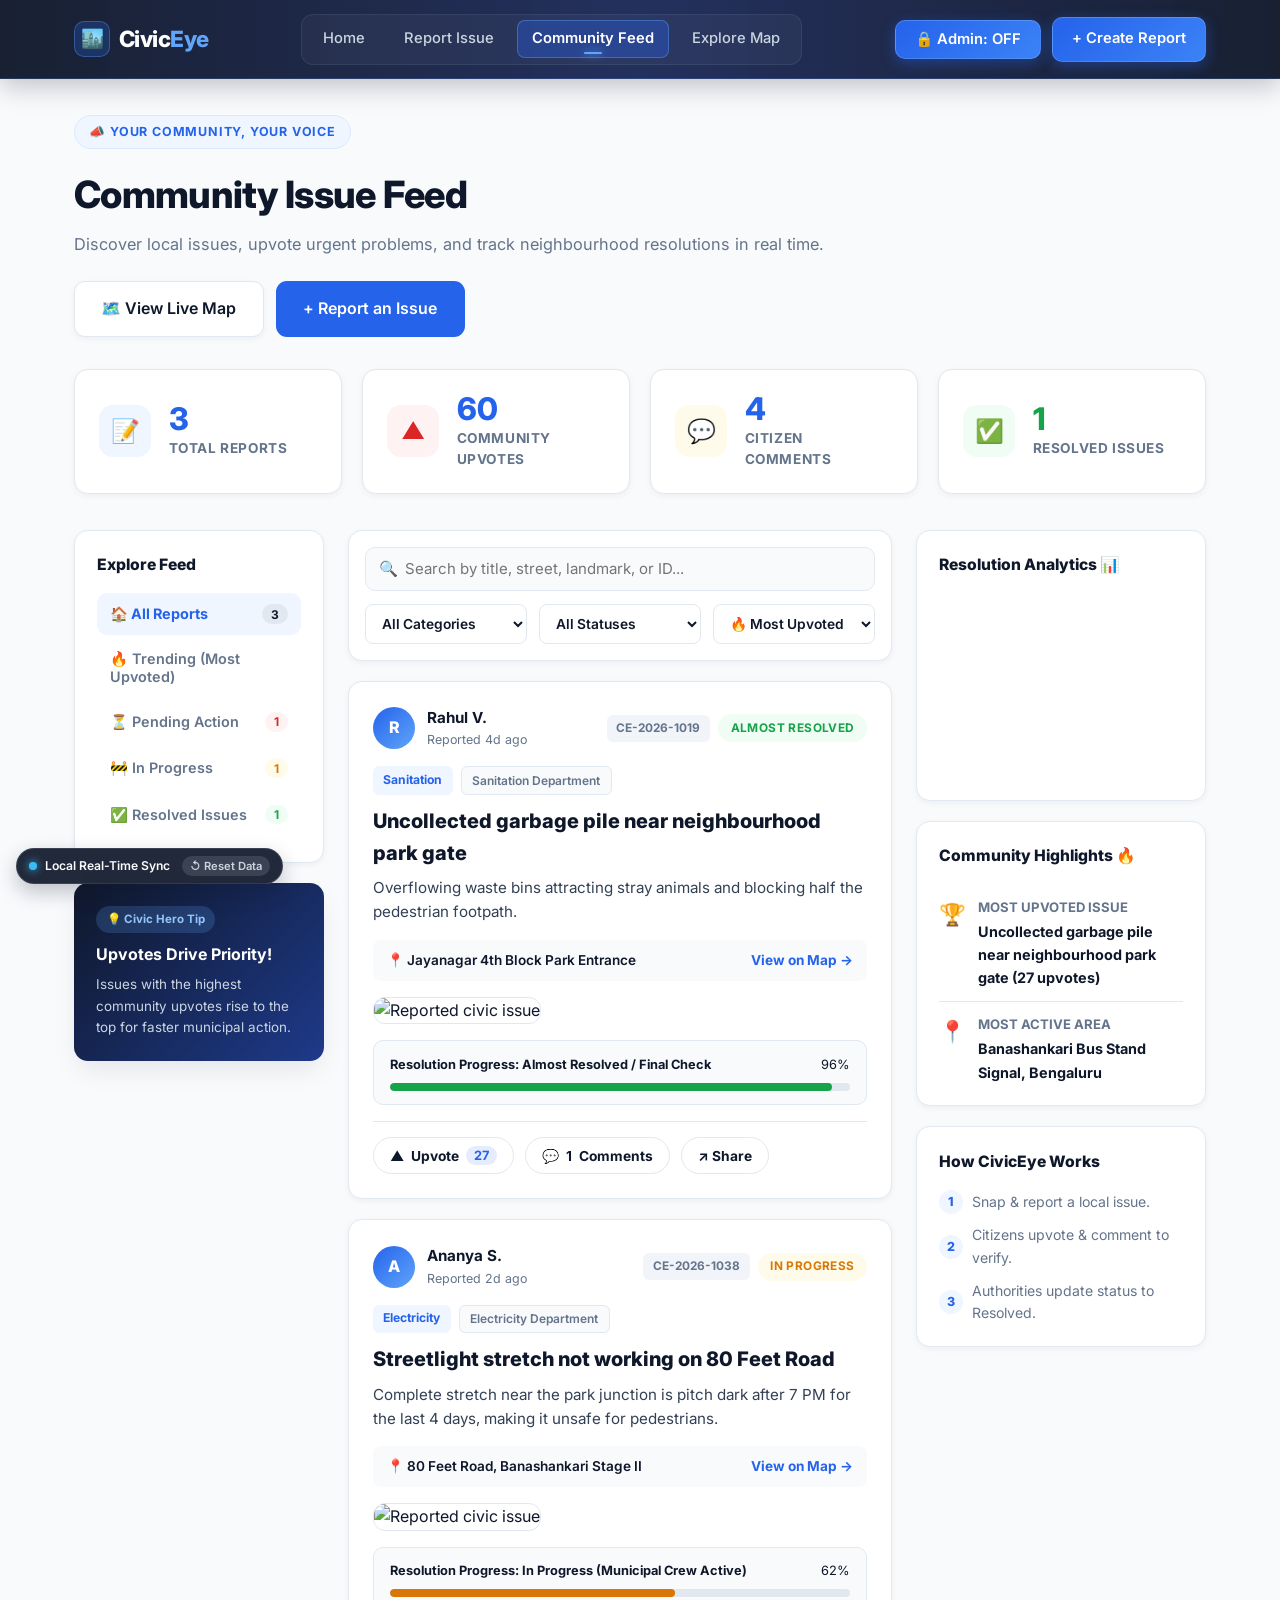
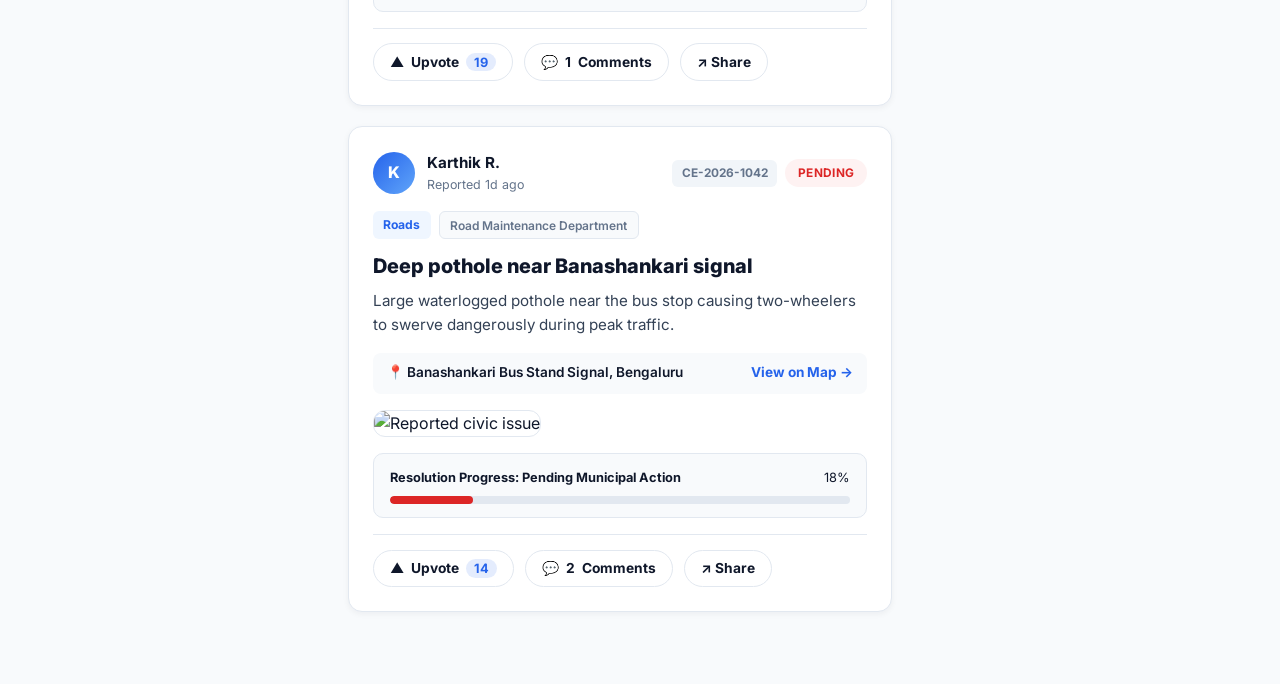
==== commit 3c3af77f: "Completed" ====
--- a/dashboard.html
+++ b/dashboard.html
@@ -410,6 +410,7 @@
     </article>
   </template>
 
+  <script src="js/firebase.js" defer></script>
   <script src="js/dashboard.js" defer></script>
 </body>
 
--- a/css/style.css
+++ b/css/style.css
@@ -1931,4 +1931,1055 @@
     font-size: 0.75rem;
     color: #64748b;
     margin-bottom: 4px;
-}+}
+
+/* ==============================
+   CIVICEYE MAP PAGE
+============================== */
+
+.map-page {
+    max-width: 1300px;
+    margin: 40px auto;
+    padding: 0 25px;
+    font-family: 'Inter', sans-serif;
+}
+
+.map-heading {
+    display: flex;
+    justify-content: space-between;
+    align-items: center;
+    gap: 20px;
+    margin-bottom: 30px;
+}
+
+.map-subtitle {
+    color: #2563eb;
+    font-size: 12px;
+    font-weight: 800;
+    letter-spacing: 1.5px;
+}
+
+.map-heading h1 {
+    font-size: 32px;
+    color: #0f172a;
+    margin: 10px 0;
+}
+
+.map-heading p {
+    color: #64748b;
+    line-height: 1.6;
+}
+
+.map-information {
+    display: grid;
+    grid-template-columns: repeat(3, 1fr);
+    gap: 18px;
+    margin-bottom: 25px;
+}
+
+.map-info-item {
+    display: flex;
+    align-items: center;
+    gap: 15px;
+    background: white;
+    padding: 20px;
+    border-radius: 14px;
+    box-shadow: 0 3px 15px rgba(0,0,0,0.05);
+}
+
+.map-info-item > span {
+    font-size: 28px;
+}
+
+.map-info-item h3 {
+    font-size: 15px;
+    margin: 0 0 5px;
+    color: #0f172a;
+}
+
+.map-info-item p {
+    font-size: 12px;
+    color: #64748b;
+    margin: 0;
+}
+
+.map-filters {
+    display: flex;
+    align-items: center;
+    gap: 15px;
+    flex-wrap: wrap;
+    background: white;
+    padding: 18px;
+    border-radius: 12px;
+    margin-bottom: 20px;
+}
+
+.map-filters h3 {
+    font-size: 15px;
+    color: #0f172a;
+    margin: 0;
+}
+
+.map-filters select {
+    padding: 10px 14px;
+    border: 1px solid #e2e8f0;
+    border-radius: 8px;
+    background: white;
+}
+
+.map-container-section {
+    background: white;
+    padding: 20px;
+    border-radius: 15px;
+    box-shadow: 0 3px 15px rgba(0,0,0,0.06);
+}
+
+.map-container-heading {
+    display: flex;
+    justify-content: space-between;
+    align-items: center;
+    gap: 10px;
+    margin-bottom: 15px;
+}
+
+.map-container-heading h2 {
+    font-size: 19px;
+    color: #0f172a;
+    margin: 0;
+}
+
+#mapReportCount {
+    color: #64748b;
+    font-size: 13px;
+}
+
+/* Leaflet map display area */
+#map {
+    width: 100%;
+    height: 550px;
+    min-height: 400px;
+    border-radius: 12px;
+    z-index: 1;
+}
+
+#mapMessage {
+    color: #64748b;
+    font-size: 12px;
+    margin-top: 12px;
+}
+
+.map-legend {
+    background: white;
+    padding: 20px;
+    border-radius: 12px;
+    margin-top: 20px;
+}
+
+.map-legend h3 {
+    color: #0f172a;
+    font-size: 15px;
+    margin: 0 0 15px;
+}
+
+.legend-items {
+    display: flex;
+    flex-wrap: wrap;
+    gap: 25px;
+}
+
+.legend-item {
+    display: flex;
+    align-items: center;
+    gap: 8px;
+    font-size: 13px;
+    color: #475569;
+}
+
+.legend-dot {
+    width: 12px;
+    height: 12px;
+    border-radius: 50%;
+}
+
+.pending-dot {
+    background: #f59e0b;
+}
+
+.progress-dot {
+    background: #2563eb;
+}
+
+.resolved-dot {
+    background: #16a34a;
+}
+
+@media (max-width: 700px) {
+    .map-page {
+        padding: 0 14px;
+    }
+
+    .map-heading {
+        flex-direction: column;
+        align-items: flex-start;
+    }
+
+    .map-information {
+        grid-template-columns: 1fr;
+    }
+
+    .map-filters {
+        align-items: stretch;
+        flex-direction: column;
+    }
+
+    .map-filters select {
+        width: 100%;
+    }
+
+    #map {
+        height: 400px;
+        min-height: 350px;
+    }
+
+    .map-container-heading {
+        align-items: flex-start;
+        flex-direction: column;
+    }
+}
+
+/* =========================================================
+   CIVICEYE MAP PAGE — EXECUTIVE UI/UX OVERHAUL
+   Styles all map.html sections + Leaflet Markers & Popups
+========================================================= */
+
+/* 1. Main Page Wrapper */
+.map-page {
+  max-width: 1280px;
+  margin: 0 auto;
+  padding: 2rem 1.5rem 4rem;
+  display: flex;
+  flex-direction: column;
+  gap: 1.5rem;
+}
+
+/* 2. Map Hero Heading (.map-heading) */
+.map-heading {
+  display: flex;
+  justify-content: space-between;
+  align-items: center;
+  flex-wrap: wrap;
+  gap: 1.25rem;
+  background: linear-gradient(135deg, #0f172a 0%, #1e293b 100%);
+  color: #f8fafc;
+  padding: 2rem 2.25rem;
+  border-radius: 16px;
+  box-shadow: 0 12px 30px rgba(15, 23, 42, 0.14);
+  border: 1px solid rgba(255, 255, 255, 0.08);
+}
+
+.map-subtitle {
+  display: inline-block;
+  font-size: 0.75rem;
+  font-weight: 700;
+  letter-spacing: 0.08em;
+  text-transform: uppercase;
+  color: #38bdf8;
+  background: rgba(56, 189, 248, 0.12);
+  border: 1px solid rgba(56, 189, 248, 0.25);
+  padding: 0.3rem 0.75rem;
+  border-radius: 999px;
+  margin-bottom: 0.6rem;
+}
+
+.map-heading h1 {
+  font-size: clamp(1.65rem, 2.5vw, 2.2rem);
+  font-weight: 800;
+  color: #ffffff;
+  margin: 0 0 0.4rem 0;
+  letter-spacing: -0.02em;
+}
+
+.map-heading p {
+  color: #cbd5e1;
+  font-size: 0.96rem;
+  margin: 0;
+  max-width: 560px;
+}
+
+.map-heading .btn {
+  background: #2563eb;
+  color: #ffffff;
+  font-weight: 600;
+  padding: 0.75rem 1.35rem;
+  border-radius: 10px;
+  text-decoration: none;
+  box-shadow: 0 6px 18px rgba(37, 99, 235, 0.35);
+  transition: transform 0.2s ease, background 0.2s ease;
+}
+
+.map-heading .btn:hover {
+  background: #1d4ed8;
+  transform: translateY(-2px);
+}
+
+/* 3. Map Information Cards (.map-information) */
+.map-information {
+  display: grid;
+  grid-template-columns: repeat(auto-fit, minmax(260px, 1fr));
+  gap: 1.15rem;
+}
+
+.map-info-item {
+  display: flex;
+  align-items: center;
+  gap: 1rem;
+  background: #ffffff;
+  padding: 1.2rem 1.35rem;
+  border-radius: 14px;
+  border: 1px solid #e2e8f0;
+  box-shadow: 0 4px 12px rgba(15, 23, 42, 0.04);
+  transition: transform 0.2s ease, box-shadow 0.2s ease;
+}
+
+.map-info-item:hover {
+  transform: translateY(-2px);
+  box-shadow: 0 10px 22px rgba(15, 23, 42, 0.08);
+}
+
+.map-info-item > span {
+  width: 48px;
+  height: 48px;
+  border-radius: 12px;
+  background: #eff6ff;
+  border: 1px solid #dbeafe;
+  display: flex;
+  align-items: center;
+  justify-content: center;
+  font-size: 1.35rem;
+  flex-shrink: 0;
+}
+
+.map-info-item h3 {
+  font-size: 1rem;
+  font-weight: 700;
+  color: #0f172a;
+  margin: 0 0 0.2rem 0;
+}
+
+.map-info-item p {
+  font-size: 0.85rem;
+  color: #64748b;
+  margin: 0;
+  font-weight: 500;
+}
+
+/* 4. Map Filters Control Bar (.map-filters) */
+.map-filters {
+  display: flex;
+  align-items: center;
+  flex-wrap: wrap;
+  gap: 0.85rem;
+  background: #ffffff;
+  padding: 1rem 1.35rem;
+  border-radius: 14px;
+  border: 1px solid #e2e8f0;
+  box-shadow: 0 4px 12px rgba(15, 23, 42, 0.04);
+}
+
+.map-filters h3 {
+  font-size: 0.92rem;
+  font-weight: 700;
+  color: #0f172a;
+  margin: 0 0.4rem 0 0;
+  white-space: nowrap;
+}
+
+#mapCategoryFilter,
+#mapStatusFilter {
+  padding: 0.6rem 0.95rem;
+  border-radius: 9px;
+  border: 1px solid #cbd5e1;
+  background-color: #f8fafc;
+  color: #0f172a;
+  font-family: 'Inter', sans-serif;
+  font-size: 0.88rem;
+  font-weight: 600;
+  cursor: pointer;
+  transition: border-color 0.2s ease, box-shadow 0.2s ease;
+}
+
+#mapCategoryFilter:focus,
+#mapStatusFilter:focus {
+  outline: none;
+  border-color: #2563eb;
+  box-shadow: 0 0 0 3px rgba(37, 99, 235, 0.14);
+  background-color: #ffffff;
+}
+
+.map-extra-controls {
+  display: flex;
+  align-items: center;
+  flex-wrap: wrap;
+  gap: 0.65rem;
+  margin-left: auto;
+  flex: 1;
+  justify-content: flex-end;
+}
+
+.map-search-box {
+  flex: 1;
+  min-width: 210px;
+  max-width: 320px;
+}
+
+.map-search-box input {
+  width: 100%;
+  padding: 0.6rem 0.95rem;
+  border-radius: 9px;
+  border: 1px solid #cbd5e1;
+  background: #f8fafc;
+  font-family: 'Inter', sans-serif;
+  font-size: 0.88rem;
+  color: #0f172a;
+  transition: border-color 0.2s ease, background 0.2s ease;
+}
+
+.map-search-box input:focus {
+  outline: none;
+  background: #ffffff;
+  border-color: #2563eb;
+  box-shadow: 0 0 0 3px rgba(37, 99, 235, 0.14);
+}
+
+.map-action-buttons {
+  display: flex;
+  gap: 0.5rem;
+  flex-wrap: wrap;
+}
+
+.map-tool-btn {
+  padding: 0.6rem 0.95rem;
+  border-radius: 9px;
+  border: 1px solid #cbd5e1;
+  background: #ffffff;
+  color: #1e293b;
+  font-family: 'Inter', sans-serif;
+  font-size: 0.84rem;
+  font-weight: 600;
+  cursor: pointer;
+  transition: all 0.18s ease;
+}
+
+.map-tool-btn:hover {
+  background: #f1f5f9;
+  border-color: #94a3b8;
+}
+
+.map-tool-btn.primary-tool {
+  background: #2563eb;
+  color: #ffffff;
+  border-color: #2563eb;
+}
+
+.map-tool-btn.primary-tool:hover {
+  background: #1d4ed8;
+}
+
+/* 5. Map Container Section & Split Explorer (.map-container-section) */
+.map-container-section {
+  background: #ffffff;
+  padding: 1.35rem;
+  border-radius: 16px;
+  border: 1px solid #e2e8f0;
+  box-shadow: 0 8px 24px rgba(15, 23, 42, 0.06);
+}
+
+.map-container-heading {
+  display: flex;
+  justify-content: space-between;
+  align-items: center;
+  flex-wrap: wrap;
+  gap: 0.75rem;
+  margin-bottom: 1rem;
+  padding-bottom: 0.85rem;
+  border-bottom: 1px solid #f1f5f9;
+}
+
+.map-container-heading h2 {
+  font-size: 1.2rem;
+  font-weight: 800;
+  color: #0f172a;
+  margin: 0;
+}
+
+#mapReportCount {
+  font-size: 0.82rem;
+  font-weight: 700;
+  color: #1d4ed8;
+  background: #eff6ff;
+  border: 1px solid #bfdbfe;
+  padding: 0.35rem 0.85rem;
+  border-radius: 999px;
+}
+
+.map-workspace {
+  display: grid;
+  grid-template-columns: 1fr 330px;
+  gap: 1.15rem;
+  align-items: stretch;
+}
+
+@media (max-width: 960px) {
+  .map-workspace {
+    grid-template-columns: 1fr;
+  }
+}
+
+.map-canvas-wrap {
+  position: relative;
+  border-radius: 12px;
+  overflow: hidden;
+  border: 1px solid #cbd5e1;
+}
+
+#map {
+  height: 580px;
+  width: 100%;
+  z-index: 1;
+  background: #f1f5f9;
+}
+
+/* Side Explorer Panel */
+.map-side-panel {
+  display: flex;
+  flex-direction: column;
+  height: 580px;
+  background: #f8fafc;
+  border: 1px solid #e2e8f0;
+  border-radius: 12px;
+  overflow: hidden;
+}
+
+.map-side-header {
+  padding: 0.9rem 1rem;
+  background: #ffffff;
+  border-bottom: 1px solid #e2e8f0;
+  display: flex;
+  justify-content: space-between;
+  align-items: center;
+}
+
+.map-side-header h3 {
+  font-size: 0.92rem;
+  font-weight: 800;
+  color: #0f172a;
+  margin: 0;
+}
+
+.map-side-hint {
+  font-size: 0.72rem;
+  color: #64748b;
+  font-weight: 500;
+}
+
+.map-side-list {
+  flex: 1;
+  overflow-y: auto;
+  padding: 0.75rem;
+  display: flex;
+  flex-direction: column;
+  gap: 0.65rem;
+}
+
+.map-side-card {
+  background: #ffffff;
+  border: 1px solid #e2e8f0;
+  border-radius: 10px;
+  padding: 0.85rem;
+  cursor: pointer;
+  transition: all 0.18s ease;
+}
+
+.map-side-card:hover {
+  border-color: #93c5fd;
+  transform: translateY(-1px);
+  box-shadow: 0 4px 12px rgba(37, 99, 235, 0.08);
+}
+
+.map-side-card.active-side-card {
+  border-color: #2563eb;
+  background: #eff6ff;
+  box-shadow: 0 0 0 2px rgba(37, 99, 235, 0.15);
+}
+
+.map-side-card-top {
+  display: flex;
+  justify-content: space-between;
+  align-items: center;
+  gap: 0.4rem;
+  margin-bottom: 0.4rem;
+}
+
+.map-side-cat {
+  font-size: 0.7rem;
+  font-weight: 700;
+  text-transform: uppercase;
+  color: #475569;
+  letter-spacing: 0.04em;
+}
+
+.map-side-status {
+  display: inline-flex;
+  align-items: center;
+  gap: 0.3rem;
+  font-size: 0.7rem;
+  font-weight: 700;
+  padding: 0.15rem 0.5rem;
+  border-radius: 999px;
+}
+
+.side-status-dot {
+  width: 7px;
+  height: 7px;
+  border-radius: 50%;
+  display: inline-block;
+}
+
+.map-side-title {
+  font-size: 0.9rem;
+  font-weight: 700;
+  color: #0f172a;
+  margin: 0 0 0.25rem 0;
+  line-height: 1.35;
+}
+
+.map-side-loc {
+  font-size: 0.78rem;
+  color: #64748b;
+  margin: 0 0 0.55rem 0;
+}
+
+.map-side-footer {
+  display: flex;
+  justify-content: space-between;
+  font-size: 0.74rem;
+  font-weight: 600;
+  color: #475569;
+  padding-top: 0.45rem;
+  border-top: 1px dashed #e2e8f0;
+}
+
+.map-side-empty {
+  text-align: center;
+  padding: 2rem 1rem;
+  color: #64748b;
+  font-size: 0.85rem;
+}
+
+#mapMessage {
+  margin-top: 0.9rem;
+  padding: 0.9rem 1rem;
+  border-radius: 10px;
+  background: #fef2f2;
+  border: 1px solid #fecaca;
+  color: #991b1b;
+  font-size: 0.88rem;
+  font-weight: 600;
+  text-align: center;
+}
+
+/* 6. Custom Map Markers (Synced with Legend Colors) */
+.civic-custom-marker {
+  background: transparent;
+  border: none;
+}
+
+.civic-pin-wrap {
+  position: relative;
+  width: 28px;
+  height: 28px;
+  display: flex;
+  align-items: center;
+  justify-content: center;
+}
+
+.civic-pin-core {
+  width: 18px;
+  height: 18px;
+  border-radius: 50%;
+  border: 3px solid #ffffff;
+  box-shadow: 0 3px 8px rgba(15, 23, 42, 0.35);
+  z-index: 2;
+  transition: transform 0.2s ease;
+}
+
+.civic-custom-marker:hover .civic-pin-core {
+  transform: scale(1.28);
+}
+
+.civic-pin-pulse {
+  position: absolute;
+  width: 26px;
+  height: 26px;
+  border-radius: 50%;
+  z-index: 1;
+  opacity: 0.55;
+  animation: civicRadarPulse 2s ease-out infinite;
+}
+
+.pending-marker .civic-pin-core,
+.side-status-dot.pending-marker {
+  background-color: #dc2626;
+}
+.pending-marker .civic-pin-pulse {
+  background-color: #dc2626;
+}
+
+.progress-marker .civic-pin-core,
+.side-status-dot.progress-marker {
+  background-color: #d97706;
+}
+.progress-marker .civic-pin-pulse {
+  background-color: #d97706;
+  animation-duration: 2.8s;
+}
+
+.resolved-marker .civic-pin-core,
+.side-status-dot.resolved-marker {
+  background-color: #16a34a;
+}
+.resolved-marker .civic-pin-pulse {
+  display: none;
+}
+
+.banned-marker .civic-pin-core,
+.side-status-dot.banned-marker {
+  background-color: #64748b;
+}
+.banned-marker .civic-pin-pulse {
+  display: none;
+}
+
+@keyframes civicRadarPulse {
+  0% {
+    transform: scale(0.75);
+    opacity: 0.75;
+  }
+  100% {
+    transform: scale(2.1);
+    opacity: 0;
+  }
+}
+
+/* 7. Leaflet Tooltip & Rich Popup Card */
+.civic-map-tooltip {
+  background: #0f172a;
+  color: #ffffff;
+  border: none;
+  border-radius: 6px;
+  padding: 4px 9px;
+  font-family: 'Inter', sans-serif;
+  font-size: 0.76rem;
+  box-shadow: 0 4px 12px rgba(0, 0, 0, 0.2);
+}
+
+.civic-leaflet-popup .leaflet-popup-content-wrapper {
+  padding: 0;
+  overflow: hidden;
+  border-radius: 14px;
+  background: #ffffff;
+  box-shadow: 0 18px 38px rgba(15, 23, 42, 0.22);
+  border: 1px solid #e2e8f0;
+}
+
+.civic-leaflet-popup .leaflet-popup-content {
+  margin: 0;
+  width: 295px !important;
+  font-family: 'Inter', sans-serif;
+}
+
+.civic-leaflet-popup a.leaflet-popup-close-button {
+  width: 26px;
+  height: 26px;
+  line-height: 24px;
+  border-radius: 50%;
+  background: rgba(15, 23, 42, 0.65);
+  color: #ffffff;
+  top: 8px;
+  right: 8px;
+  text-align: center;
+  padding: 0;
+}
+
+.civic-popup-img-wrap {
+  position: relative;
+  height: 145px;
+  width: 100%;
+  background: #e2e8f0;
+}
+
+.civic-popup-img {
+  width: 100%;
+  height: 100%;
+  object-fit: cover;
+  display: block;
+}
+
+.civic-popup-id {
+  position: absolute;
+  bottom: 8px;
+  left: 10px;
+  background: rgba(15, 23, 42, 0.8);
+  color: #ffffff;
+  font-size: 0.7rem;
+  font-weight: 700;
+  padding: 2px 8px;
+  border-radius: 6px;
+}
+
+.civic-popup-top-strip {
+  display: flex;
+  justify-content: space-between;
+  align-items: center;
+  background: #0f172a;
+  color: #ffffff;
+  padding: 0.55rem 0.95rem;
+  font-size: 0.75rem;
+}
+
+.civic-popup-Top-strip .civic-popup-id {
+  position: static;
+}
+
+.civic-popup-body {
+  padding: 0.95rem 1.05rem 1.05rem;
+}
+
+.civic-popup-badges {
+  display: flex;
+  justify-content: space-between;
+  align-items: center;
+  gap: 0.4rem;
+  margin-bottom: 0.5rem;
+}
+
+.civic-popup-cat {
+  font-size: 0.7rem;
+  font-weight: 700;
+  text-transform: uppercase;
+  color: #475569;
+  background: #f1f5f9;
+  padding: 0.2rem 0.55rem;
+  border-radius: 6px;
+}
+
+.civic-popup-status {
+  font-size: 0.7rem;
+  font-weight: 700;
+  padding: 0.2rem 0.6rem;
+  border-radius: 999px;
+}
+
+.popup-badge-pending {
+  background: #fee2e2;
+  color: #dc2626;
+}
+.popup-badge-progress {
+  background: #fef3c7;
+  color: #d97706;
+}
+.popup-badge-resolved {
+  background: #dcfce7;
+  color: #16a34a;
+}
+.popup-badge-banned {
+  background: #e2e8f0;
+  color: #475569;
+}
+
+.civic-popup-title {
+  font-size: 0.98rem;
+  font-weight: 800;
+  color: #0f172a;
+  margin: 0 0 0.4rem 0;
+  line-height: 1.3;
+}
+
+.civic-popup-ban-box {
+  background: #fef2f2;
+  border-left: 3px solid #dc2626;
+  color: #991b1b;
+  padding: 0.45rem 0.6rem;
+  border-radius: 4px;
+  font-size: 0.75rem;
+  margin-bottom: 0.5rem;
+  display: flex;
+  flex-direction: column;
+}
+
+.civic-popup-desc {
+  font-size: 0.82rem;
+  color: #475569;
+  margin: 0 0 0.55rem 0;
+  line-height: 1.45;
+}
+
+.civic-popup-loc {
+  font-size: 0.76rem;
+  color: #334155;
+  background: #f8fafc;
+  padding: 0.4rem 0.55rem;
+  border-radius: 6px;
+  border: 1px solid #e2e8f0;
+  margin-bottom: 0.65rem;
+}
+
+.civic-popup-progress {
+  margin-bottom: 0.75rem;
+}
+
+.civic-popup-progress-head {
+  display: flex;
+  justify-content: space-between;
+  font-size: 0.74rem;
+  color: #475569;
+  margin-bottom: 0.25rem;
+}
+
+.civic-popup-progress-bar {
+  width: 100%;
+  height: 7px;
+  background: #e2e8f0;
+  border-radius: 999px;
+  overflow: hidden;
+}
+
+.civic-popup-progress-fill {
+  height: 100%;
+  border-radius: 999px;
+}
+
+.civic-popup-actions {
+  display: flex;
+  justify-content: space-between;
+  align-items: center;
+  gap: 0.5rem;
+  padding-top: 0.65rem;
+  border-top: 1px solid #e2e8f0;
+}
+
+.civic-popup-upvote {
+  display: inline-flex;
+  align-items: center;
+  gap: 0.35rem;
+  padding: 0.42rem 0.75rem;
+  border-radius: 8px;
+  border: 1px solid #cbd5e1;
+  background: #f8fafc;
+  color: #0f172a;
+  font-family: 'Inter', sans-serif;
+  font-size: 0.78rem;
+  font-weight: 700;
+  cursor: pointer;
+  transition: all 0.15s ease;
+}
+
+.civic-popup-upvote:hover {
+  border-color: #2563eb;
+  background: #eff6ff;
+}
+
+.civic-popup-upvote.upvoted {
+  background: #2563eb;
+  border-color: #2563eb;
+  color: #ffffff;
+}
+
+.civic-popup-link {
+  background: #0f172a;
+  color: #ffffff !important;
+  text-decoration: none;
+  padding: 0.45rem 0.8rem;
+  border-radius: 8px;
+  font-size: 0.78rem;
+  font-weight: 600;
+  transition: background 0.18s ease;
+}
+
+.civic-popup-link:hover {
+  background: #2563eb;
+}
+
+/* 8. Interactive Map Legend (.map-legend) */
+.map-legend {
+  display: flex;
+  align-items: center;
+  justify-content: space-between;
+  flex-wrap: wrap;
+  gap: 1rem;
+  background: #ffffff;
+  padding: 1rem 1.35rem;
+  border-radius: 14px;
+  border: 1px solid #e2e8f0;
+}
+
+.map-legend h3 {
+  font-size: 0.92rem;
+  font-weight: 700;
+  color: #0f172a;
+  margin: 0;
+}
+
+.legend-items {
+  display: flex;
+  align-items: center;
+  flex-wrap: wrap;
+  gap: 0.85rem;
+}
+
+.legend-item {
+  display: inline-flex;
+  align-items: center;
+  gap: 0.5rem;
+  font-size: 0.85rem;
+  font-weight: 600;
+  color: #334155;
+  padding: 0.4rem 0.85rem;
+  border-radius: 999px;
+  background: #f8fafc;
+  border: 1px solid #e2e8f0;
+  transition: all 0.18s ease;
+}
+
+.legend-item:hover {
+  border-color: #94a3b8;
+  background: #f1f5f9;
+}
+
+.legend-item.legend-active {
+  background: #0f172a;
+  color: #ffffff;
+  border-color: #0f172a;
+}
+
+.legend-dot {
+  width: 11px;
+  height: 11px;
+  border-radius: 50%;
+  display: inline-block;
+}
+
+.pending-dot {
+  background-color: #dc2626;
+  box-shadow: 0 0 0 3px rgba(220, 38, 38, 0.2);
+}
+
+.progress-dot {
+  background-color: #d97706;
+  box-shadow: 0 0 0 3px rgba(217, 119, 6, 0.2);
+}
+
+.resolved-dot {
+  background-color: #16a34a;
+  box-shadow: 0 0 0 3px rgba(22, 163, 74, 0.2);
+}
